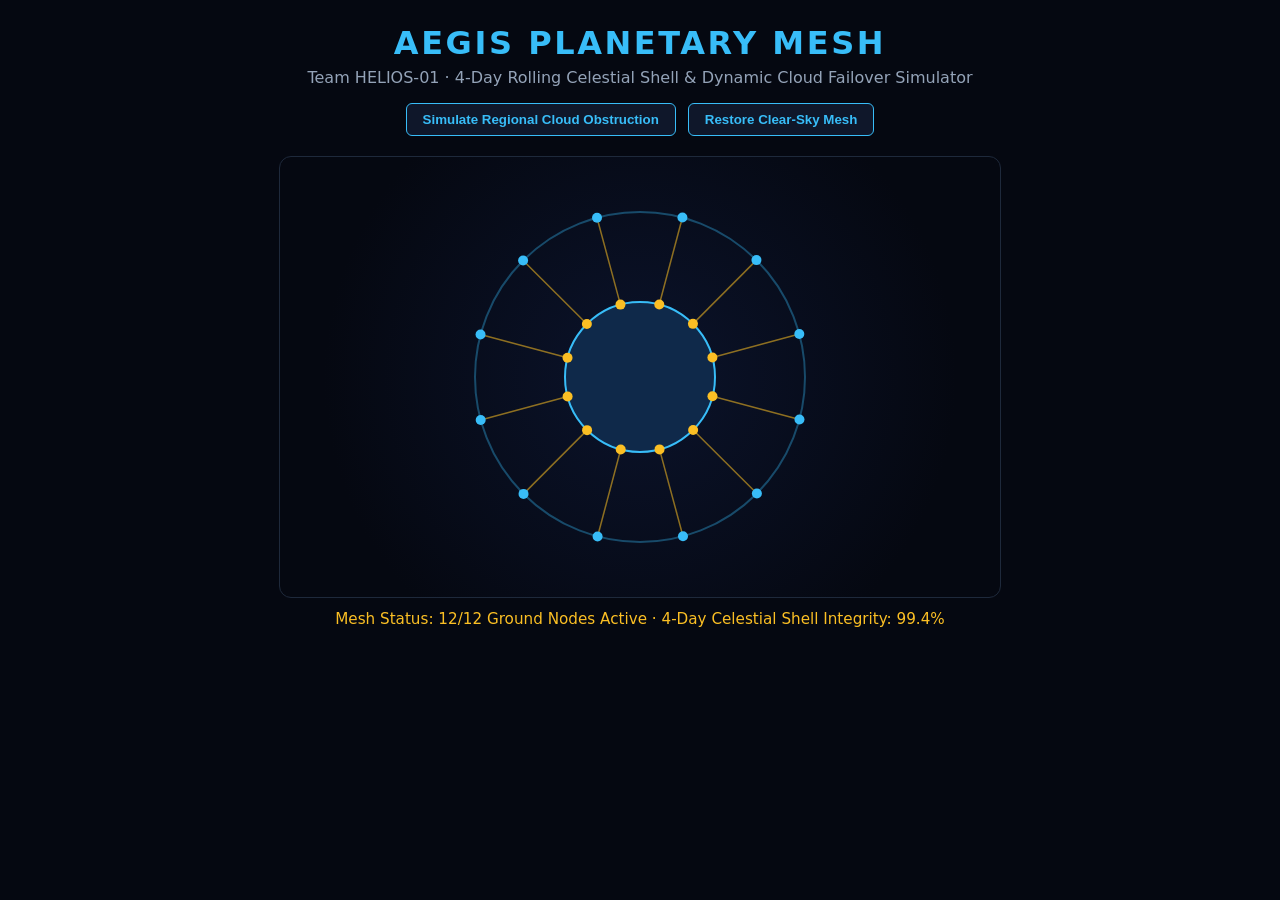
==== index.html @ b0ada782 "Add initial index.html for AEGIS project" ====
<!DOCTYPE html>
<html lang="en">
<head>
  <meta charset="UTF-8" />
  <meta name="viewport" content="width=device-width, initial-scale=1.0" />
  <title>AEGIS — Planetary Sensor Shell | Team HELIOS-01</title>
  <style>
    body { margin: 0; background: #050811; color: #e2e8f0; font-family: system-ui, sans-serif; display: flex; flex-direction: column; align-items: center; }
    header { text-align: center; padding: 24px 16px 8px; max-width: 760px; }
    h1 { margin: 0; font-size: 2rem; letter-spacing: 0.08em; color: #38bdf8; }
    p.sub { color: #94a3b8; margin: 6px 0 16px; }
    .controls { display: flex; gap: 12px; flex-wrap: wrap; justify-content: center; margin-bottom: 12px; }
    button { background: #0f172a; color: #38bdf8; border: 1px solid #38bdf8; padding: 8px 16px; border-radius: 6px; cursor: pointer; font-weight: 600; }
    button:hover { background: #38bdf8; color: #050811; }
    canvas { border: 1px solid #1e293b; border-radius: 12px; background: radial-gradient(circle at center, #0b132b 0%, #050811 75%); max-width: 95vw; }
    .status { margin: 12px 0 24px; font-size: 0.95rem; color: #fbbf24; }
  </style>
</head>
<body>
  <header>
    <h1>AEGIS PLANETARY MESH</h1>
    <p class="sub">Team HELIOS-01 · 4-Day Rolling Celestial Shell & Dynamic Cloud Failover Simulator</p>
    <div class="controls">
      <button onclick="simulateCloudStorm()">Simulate Regional Cloud Obstruction</button>
      <button onclick="resetMesh()">Restore Clear-Sky Mesh</button>
    </div>
  </header>
  <canvas id="shellCanvas" width="720" height="440"></canvas>
  <div class="status" id="statusText">Mesh Status: 12/12 Ground Nodes Active · 4-Day Celestial Shell Integrity: 99.4%</div>

  <script>
    const canvas = document.getElementById('shellCanvas');
    const ctx = canvas.getContext('2d');
    const cx = canvas.width / 2, cy = canvas.height / 2;
    const earthR = 75, shellR = 165;
    let angle = 0;
    let nodes = Array.from({ length: 12 }, (_, i) => ({
      id: i,
      theta: (i / 12) * Math.PI * 2,
      clouded: false
    }));

    function simulateCloudStorm() {
      nodes.forEach((n, idx) => n.clouded = (idx === 1 || idx === 2 || idx === 7));
      document.getElementById('statusText').innerText =
        "Cloud Alert (MODIS > 35%): Nodes #2, #3, #8 bypassed -> Neighboring dark-sky nodes routing coverage (Shell Integrity: 98.1%)";
    }

    function resetMesh() {
      nodes.forEach(n => n.clouded = false);
      document.getElementById('statusText').innerText =
        "Mesh Status: 12/12 Ground Nodes Active · 4-Day Celestial Shell Integrity: 99.4%";
    }

    function draw() {
      ctx.clearRect(0, 0, canvas.width, canvas.height);
      angle += 0.004;

      // Outer 4-day celestial shell ring
      ctx.beginPath();
      ctx.arc(cx, cy, shellR, 0, Math.PI * 2);
      ctx.strokeStyle = 'rgba(56, 189, 248, 0.35)';
      ctx.lineWidth = 2;
      ctx.stroke();

      // Earth core
      ctx.beginPath();
      ctx.arc(cx, cy, earthR, 0, Math.PI * 2);
      ctx.fillStyle = '#0f294a';
      ctx.fill();
      ctx.strokeStyle = '#38bdf8';
      ctx.lineWidth = 2;
      ctx.stroke();

      nodes.forEach((n, i) => {
        const a = n.theta + angle;
        const gx = cx + Math.cos(a) * earthR;
        const gy = cy + Math.sin(a) * earthR;
        const sx = cx + Math.cos(a) * shellR;
        const sy = cy + Math.sin(a) * shellR;

        // Observation beam or neighbor failover arc
        ctx.beginPath();
        if (!n.clouded) {
          ctx.moveTo(gx, gy);
          ctx.lineTo(sx, sy);
          ctx.strokeStyle = 'rgba(251, 191, 36, 0.55)';
          ctx.lineWidth = 1.5;
          ctx.stroke();
        } else {
          // Route from adjacent clear neighbor
          const neighbor = nodes[(i + 1) % nodes.length];
          const na = neighbor.theta + angle;
          ctx.moveTo(cx + Math.cos(na) * earthR, cy + Math.sin(na) * earthR);
          ctx.lineTo(sx, sy);
          ctx.strokeStyle = '#38bdf8';
          ctx.setLineDash([4, 4]);
          ctx.lineWidth = 1.5;
          ctx.stroke();
          ctx.setLineDash([]);
        }

        // Ground node dot
        ctx.beginPath();
        ctx.arc(gx, gy, 5, 0, Math.PI * 2);
        ctx.fillStyle = n.clouded ? '#ef4444' : '#fbbf24';
        ctx.fill();

        // Celestial shell node dot
        ctx.beginPath();
        ctx.arc(sx, sy, 5, 0, Math.PI * 2);
        ctx.fillStyle = '#38bdf8';
        ctx.fill();
      });

      requestAnimationFrame(draw);
    }
    draw();
  </script>
</body>
</html>
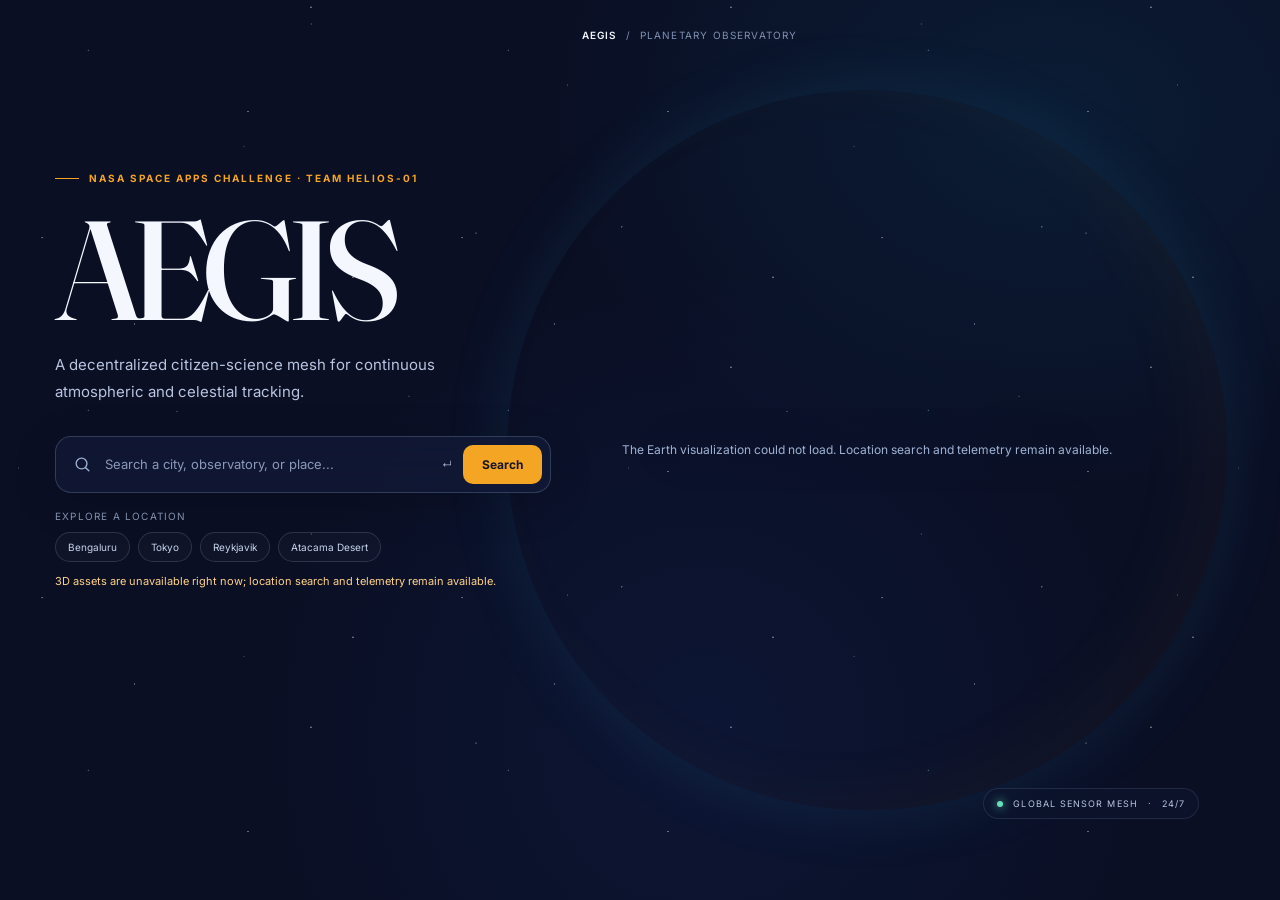
==== commit 63a5f7b4: "Build interactive AEGIS landing page" ====
--- a/index.html
+++ b/index.html
@@ -1,121 +1,284 @@
-<!DOCTYPE html>
+<!-- Run with a local server (for example, `npx serve .`) because the Earth textures load over the network. -->
+<!doctype html>
 <html lang="en">
 <head>
-  <meta charset="UTF-8" />
-  <meta name="viewport" content="width=device-width, initial-scale=1.0" />
-  <title>AEGIS — Planetary Sensor Shell | Team HELIOS-01</title>
+  <meta charset="utf-8" />
+  <meta name="viewport" content="width=device-width, initial-scale=1" />
+  <meta name="theme-color" content="#0A0F24" />
+  <meta name="description" content="AEGIS connects citizen-science observers into a continuous planetary mesh for atmospheric and celestial tracking." />
+  <title>AEGIS — A living planetary mesh</title>
+  <link rel="preconnect" href="https://fonts.googleapis.com" />
+  <link rel="preconnect" href="https://fonts.gstatic.com" crossorigin />
+  <link href="https://fonts.googleapis.com/css2?family=Fraunces:opsz,wght@9..144,500;9..144,600&family=Inter:wght@400;500;600;700&display=swap" rel="stylesheet" />
   <style>
-    body { margin: 0; background: #050811; color: #e2e8f0; font-family: system-ui, sans-serif; display: flex; flex-direction: column; align-items: center; }
-    header { text-align: center; padding: 24px 16px 8px; max-width: 760px; }
-    h1 { margin: 0; font-size: 2rem; letter-spacing: 0.08em; color: #38bdf8; }
-    p.sub { color: #94a3b8; margin: 6px 0 16px; }
-    .controls { display: flex; gap: 12px; flex-wrap: wrap; justify-content: center; margin-bottom: 12px; }
-    button { background: #0f172a; color: #38bdf8; border: 1px solid #38bdf8; padding: 8px 16px; border-radius: 6px; cursor: pointer; font-weight: 600; }
-    button:hover { background: #38bdf8; color: #050811; }
-    canvas { border: 1px solid #1e293b; border-radius: 12px; background: radial-gradient(circle at center, #0b132b 0%, #050811 75%); max-width: 95vw; }
-    .status { margin: 12px 0 24px; font-size: 0.95rem; color: #fbbf24; }
+    :root{color-scheme:dark;--ink:#f5f7ff;--muted:#b8c4e0;--soft:#7e8cae;--cyan:#38bdf8;--amber:#f5a524;--line:rgba(206,225,255,.12);--glass:rgba(20,27,58,.68)}
+    *{box-sizing:border-box}html,body{margin:0;min-height:100%;background:#0a0f24;color:var(--ink)}body{font-family:Inter,system-ui,sans-serif;overflow-x:hidden}button,input{font:inherit}button{color:inherit}.space{position:fixed;inset:0;z-index:0;pointer-events:none;overflow:hidden;background:radial-gradient(ellipse at 82% 13%,rgba(16,111,154,.14),transparent 34%),radial-gradient(ellipse at 55% 82%,rgba(21,45,107,.22),transparent 45%),#0a0f24}.space:before,.space:after{content:"";position:absolute;inset:-20%;background-image:radial-gradient(1px 1px at 9% 13%,#b8dfff 60%,transparent),radial-gradient(1px 1px at 45% 27%,#fff 60%,transparent),radial-gradient(1px 1px at 82% 64%,#8fdcff 60%,transparent),radial-gradient(1px 1px at 71% 16%,#fff 60%,transparent),radial-gradient(1px 1px at 20% 81%,#fff 60%,transparent),radial-gradient(1px 1px at 93% 40%,#b8dfff 60%,transparent),radial-gradient(1px 1px at 35% 52%,#fff 60%,transparent);background-size:420px 360px;opacity:.38;animation:drift 90s linear infinite}.space:after{background-size:610px 510px;opacity:.2;animation-duration:140s;animation-direction:reverse}@keyframes drift{to{transform:translate3d(3%,-2%,0)}}.page{position:relative;z-index:1;min-height:100svh;display:grid;grid-template-columns:minmax(410px,45%) minmax(0,55%);max-width:1600px;margin:auto;padding:0 4.3vw}.copy{display:flex;flex-direction:column;justify-content:center;padding:72px 2.4vw 56px 0;position:relative;z-index:2}.eyebrow,.micro{font-size:10px;letter-spacing:.2em;text-transform:uppercase;font-weight:700}.eyebrow{color:var(--amber);display:flex;gap:10px;align-items:center}.eyebrow:before{content:"";width:24px;height:1px;background:var(--amber)}h1{font-family:Fraunces,Georgia,serif;font-weight:500;font-size:clamp(78px,11vw,150px);line-height:.84;letter-spacing:-.075em;margin:26px 0 22px}.lede{color:var(--muted);font-size:15px;line-height:1.8;max-width:445px;margin:0 0 31px}.search-wrap{max-width:570px;position:relative}.searchbar{display:flex;align-items:center;gap:11px;padding:8px 8px 8px 17px;border:1px solid rgba(186,223,255,.19);border-radius:16px;background:var(--glass);backdrop-filter:blur(16px);box-shadow:0 10px 45px rgba(0,0,0,.16);transition:border-color .2s,box-shadow .2s}.searchbar:focus-within{border-color:rgba(56,189,248,.75);box-shadow:0 0 0 3px rgba(56,189,248,.12),0 12px 46px rgba(0,0,0,.24)}.search-icon{width:19px;height:19px;flex:none;color:#9fb2d4}.searchbar input{min-width:0;flex:1;background:transparent;border:0;outline:0;color:var(--ink);font-size:13px}.searchbar input::placeholder{color:#8b99b8}.search-btn{border:0;border-radius:10px;background:var(--amber);color:#171522;font-size:12px;font-weight:700;padding:12px 19px;cursor:pointer;transition:transform .2s,background .2s}.search-btn:hover{background:#ffc15a;transform:translateY(-1px)}.search-btn:focus-visible,.chip:focus-visible,.reset:focus-visible,.copy-coords:focus-visible,.suggestion:focus-visible{outline:2px solid #fff;outline-offset:3px}.keyhint{font-size:10px;color:#95a4c3;white-space:nowrap}.suggestions{position:absolute;top:calc(100% + 8px);left:0;right:0;z-index:8;padding:6px;border:1px solid var(--line);border-radius:14px;background:rgba(14,21,47,.96);backdrop-filter:blur(20px);box-shadow:0 20px 50px #030713a8;display:none}.suggestions.open{display:block}.suggestion{width:100%;border:0;background:transparent;text-align:left;padding:11px 12px;border-radius:9px;cursor:pointer}.suggestion:hover,.suggestion.active{background:rgba(56,189,248,.12)}.suggestion strong{display:block;font-size:12px;font-weight:600}.suggestion small{display:block;color:var(--muted);font-size:10px;margin-top:4px}.suggestion-note{padding:9px 12px;color:var(--muted);font-size:11px}.quick-label{font-size:10px;letter-spacing:.12em;color:#8997b5;text-transform:uppercase;margin:17px 0 10px}.chips{display:flex;flex-wrap:wrap;gap:8px}.chip{border:1px solid rgba(190,213,255,.16);background:rgba(255,255,255,.025);color:#c7d4ed;border-radius:99px;padding:8px 12px;font-size:10px;cursor:pointer;transition:all .2s}.chip:hover{border-color:rgba(56,189,248,.55);color:#fff;background:rgba(56,189,248,.08)}.inline-message{min-height:18px;color:#ffd28a;font-size:11px;margin:12px 0 0}.specs{max-width:570px;margin-top:18px;border:1px solid var(--line);border-radius:16px;background:linear-gradient(135deg,rgba(22,31,66,.72),rgba(13,21,47,.75));backdrop-filter:blur(16px);padding:17px 18px 14px;opacity:0;transform:translateY(15px);pointer-events:none;transition:opacity .5s,transform .5s}.specs.visible{opacity:1;transform:translateY(0);pointer-events:auto}.spec-head{display:flex;justify-content:space-between;gap:16px;align-items:flex-start;margin-bottom:14px}.spec-head h2{font-size:16px;margin:0 0 7px;font-weight:600;letter-spacing:-.02em}.coords{font-size:10px;color:var(--muted);display:flex;align-items:center;gap:7px}.copy-coords{border:0;background:transparent;color:var(--cyan);font-size:10px;padding:2px 4px;cursor:pointer}.reset{border:1px solid rgba(190,213,255,.2);background:rgba(255,255,255,.035);border-radius:8px;padding:7px 9px;color:#d3def3;font-size:10px;cursor:pointer;white-space:nowrap}.reset:hover{border-color:var(--cyan)}.tiles{display:grid;grid-template-columns:repeat(3,minmax(0,1fr));gap:7px}.tile{border:1px solid rgba(195,215,255,.08);border-radius:10px;background:rgba(255,255,255,.025);padding:10px 10px 9px;min-height:61px;animation:rise .45s both;animation-delay:calc(var(--i)*55ms)}@keyframes rise{from{opacity:0;transform:translateY(8px)}to{opacity:1;transform:none}}.tile .label{display:block;font-size:9px;color:#9daac7;margin-bottom:6px;letter-spacing:.04em}.tile .value{display:block;font-size:12px;font-weight:600;color:#f5f7ff;white-space:nowrap;overflow:hidden;text-overflow:ellipsis}.tile .value.accent{color:var(--amber)}.skeleton{display:inline-block;width:65%;height:10px;border-radius:8px;background:linear-gradient(90deg,#263252,#3a4765,#263252);background-size:200% 100%;animation:shimmer 1.4s infinite}@keyframes shimmer{to{background-position:-200% 0}}.dayline{color:#b8c4e0;font-size:10px;margin:12px 1px 0}.data-note{font-size:9px;color:#8290ad;margin:9px 1px 0}.globe-side{position:relative;min-height:100vh;display:grid;place-items:center;overflow:visible}.globe-shell{position:absolute;width:min(67vw,940px);aspect-ratio:1;right:-11%;top:50%;transform:translateY(-50%);filter:drop-shadow(0 0 44px rgba(23,144,195,.13))}.globe-shell:after{content:"";position:absolute;inset:8%;border-radius:50%;pointer-events:none;box-shadow:inset -32px -14px 70px rgba(245,165,36,.035),0 0 68px rgba(56,189,248,.1)}#globeViz{width:100%;height:100%}#globeViz canvas{display:block;outline:none}.globe-badge{position:absolute;bottom:9%;right:4%;display:flex;align-items:center;gap:10px;border:1px solid rgba(190,213,255,.12);border-radius:99px;background:rgba(14,21,46,.62);backdrop-filter:blur(12px);padding:9px 13px;color:#b9c6df;font-size:9px;letter-spacing:.12em;text-transform:uppercase}.live-dot{width:6px;height:6px;border-radius:50%;background:#65e0bd;box-shadow:0 0 10px #65e0bd}.brand-mark{position:absolute;left:0;top:29px;color:#8090b2;font-size:10px;letter-spacing:.12em}.brand-mark strong{color:var(--ink);font-weight:600}.result-live{position:absolute;width:1px;height:1px;padding:0;margin:-1px;overflow:hidden;clip:rect(0,0,0,0);white-space:nowrap;border:0}.mobile-title{display:none}
+    @media(max-width:1050px){.page{grid-template-columns:minmax(370px,48%) minmax(0,52%);padding:0 3vw}.copy{padding-right:1vw}.globe-shell{width:76vw;right:-28%}h1{font-size:clamp(82px,12vw,132px)}.lede{font-size:14px}}
+    @media(max-width:760px){.page{display:flex;flex-direction:column;padding:0 20px}.globe-side{order:0;min-height:45svh;height:45svh;margin:0 -20px;overflow:hidden}.globe-shell{width:min(106vw,540px);right:50%;top:52%;transform:translate(50%,-50%)}.globe-badge{right:6%;bottom:5%;font-size:8px}.brand-mark{left:22px;top:18px}.copy{order:1;padding:10px 0 35px;justify-content:flex-start}.eyebrow{font-size:9px}h1{display:none}.mobile-title{display:block;font-family:Fraunces,Georgia,serif;font-size:72px;line-height:.9;letter-spacing:-.07em;margin:4px 0 12px}.lede{font-size:13px;line-height:1.7;margin-bottom:21px;max-width:520px}.searchbar{gap:9px;padding-left:13px}.searchbar input{font-size:12px}.search-btn{padding:11px 13px}.keyhint{display:none}.specs{margin-top:14px;padding:14px}.tiles{grid-template-columns:repeat(2,minmax(0,1fr))}.spec-head h2{font-size:15px}}
+    @media(max-width:380px){.tiles{gap:5px}.tile{padding:9px 8px}.chip{padding:7px 10px}.search-icon{display:none}}
+    @media(prefers-reduced-motion:reduce){*,*:before,*:after{scroll-behavior:auto!important;animation-duration:.01ms!important;animation-iteration-count:1!important;transition-duration:.01ms!important}.space:before,.space:after{animation:none!important}}
   </style>
 </head>
 <body>
-  <header>
-    <h1>AEGIS PLANETARY MESH</h1>
-    <p class="sub">Team HELIOS-01 · 4-Day Rolling Celestial Shell & Dynamic Cloud Failover Simulator</p>
-    <div class="controls">
-      <button onclick="simulateCloudStorm()">Simulate Regional Cloud Obstruction</button>
-      <button onclick="resetMesh()">Restore Clear-Sky Mesh</button>
-    </div>
-  </header>
-  <canvas id="shellCanvas" width="720" height="440"></canvas>
-  <div class="status" id="statusText">Mesh Status: 12/12 Ground Nodes Active · 4-Day Celestial Shell Integrity: 99.4%</div>
-
-  <script>
-    const canvas = document.getElementById('shellCanvas');
-    const ctx = canvas.getContext('2d');
-    const cx = canvas.width / 2, cy = canvas.height / 2;
-    const earthR = 75, shellR = 165;
-    let angle = 0;
-    let nodes = Array.from({ length: 12 }, (_, i) => ({
-      id: i,
-      theta: (i / 12) * Math.PI * 2,
-      clouded: false
-    }));
-
-    function simulateCloudStorm() {
-      nodes.forEach((n, idx) => n.clouded = (idx === 1 || idx === 2 || idx === 7));
-      document.getElementById('statusText').innerText =
-        "Cloud Alert (MODIS > 35%): Nodes #2, #3, #8 bypassed -> Neighboring dark-sky nodes routing coverage (Shell Integrity: 98.1%)";
-    }
-
-    function resetMesh() {
-      nodes.forEach(n => n.clouded = false);
-      document.getElementById('statusText').innerText =
-        "Mesh Status: 12/12 Ground Nodes Active · 4-Day Celestial Shell Integrity: 99.4%";
-    }
-
-    function draw() {
-      ctx.clearRect(0, 0, canvas.width, canvas.height);
-      angle += 0.004;
-
-      // Outer 4-day celestial shell ring
-      ctx.beginPath();
-      ctx.arc(cx, cy, shellR, 0, Math.PI * 2);
-      ctx.strokeStyle = 'rgba(56, 189, 248, 0.35)';
-      ctx.lineWidth = 2;
-      ctx.stroke();
-
-      // Earth core
-      ctx.beginPath();
-      ctx.arc(cx, cy, earthR, 0, Math.PI * 2);
-      ctx.fillStyle = '#0f294a';
-      ctx.fill();
-      ctx.strokeStyle = '#38bdf8';
-      ctx.lineWidth = 2;
-      ctx.stroke();
-
-      nodes.forEach((n, i) => {
-        const a = n.theta + angle;
-        const gx = cx + Math.cos(a) * earthR;
-        const gy = cy + Math.sin(a) * earthR;
-        const sx = cx + Math.cos(a) * shellR;
-        const sy = cy + Math.sin(a) * shellR;
-
-        // Observation beam or neighbor failover arc
-        ctx.beginPath();
-        if (!n.clouded) {
-          ctx.moveTo(gx, gy);
-          ctx.lineTo(sx, sy);
-          ctx.strokeStyle = 'rgba(251, 191, 36, 0.55)';
-          ctx.lineWidth = 1.5;
-          ctx.stroke();
-        } else {
-          // Route from adjacent clear neighbor
-          const neighbor = nodes[(i + 1) % nodes.length];
-          const na = neighbor.theta + angle;
-          ctx.moveTo(cx + Math.cos(na) * earthR, cy + Math.sin(na) * earthR);
-          ctx.lineTo(sx, sy);
-          ctx.strokeStyle = '#38bdf8';
-          ctx.setLineDash([4, 4]);
-          ctx.lineWidth = 1.5;
-          ctx.stroke();
-          ctx.setLineDash([]);
-        }
-
-        // Ground node dot
-        ctx.beginPath();
-        ctx.arc(gx, gy, 5, 0, Math.PI * 2);
-        ctx.fillStyle = n.clouded ? '#ef4444' : '#fbbf24';
-        ctx.fill();
-
-        // Celestial shell node dot
-        ctx.beginPath();
-        ctx.arc(sx, sy, 5, 0, Math.PI * 2);
-        ctx.fillStyle = '#38bdf8';
-        ctx.fill();
-      });
-
-      requestAnimationFrame(draw);
-    }
-    draw();
-  </script>
+  <div class="space" aria-hidden="true"></div>
+  <main class="page">
+    <section class="copy" aria-labelledby="hero-title">
+      <div class="eyebrow">NASA Space Apps Challenge · Team HELIOS-01</div>
+      <h1 id="hero-title">AEGIS</h1>
+      <p class="mobile-title" aria-hidden="true">AEGIS</p>
+      <p class="lede">A decentralized citizen-science mesh for continuous atmospheric and celestial tracking.</p>
+      <div class="search-wrap">
+        <form class="searchbar" id="searchForm" role="search">
+          <svg class="search-icon" viewBox="0 0 24 24" fill="none" aria-hidden="true"><circle cx="10.8" cy="10.8" r="6.8" stroke="currentColor" stroke-width="1.7"/><path d="m16 16 4 4" stroke="currentColor" stroke-width="1.7" stroke-linecap="round"/></svg>
+          <label for="placeSearch" class="result-live">Search a city, observatory, or place</label>
+          <input id="placeSearch" autocomplete="off" aria-autocomplete="list" aria-controls="suggestions" aria-expanded="false" placeholder="Search a city, observatory, or place..." />
+          <span class="keyhint" aria-hidden="true">↵</span>
+          <button class="search-btn" type="submit">Search</button>
+        </form>
+        <div class="suggestions" id="suggestions" role="listbox" aria-label="Place suggestions"></div>
+      </div>
+      <div class="quick-label">Explore a location</div>
+      <div class="chips" id="quickPicks" aria-label="Quick pick locations"></div>
+      <p class="inline-message" id="message" role="status" aria-live="polite"></p>
+      <section class="specs" id="specsCard" aria-label="Location telemetry" aria-live="polite">
+        <div class="spec-head"><div><h2 id="placeTitle">Location</h2><div class="coords"><span id="coordinates">—</span><button class="copy-coords" id="copyCoordinates" type="button" aria-label="Copy coordinates">Copy</button></div></div><button class="reset" id="resetView" type="button">Reset view</button></div>
+        <div class="tiles" id="tiles"></div>
+        <p class="dayline" id="dayline">Local daylight: <span>n/a</span></p>
+        <p class="data-note">Data: OpenStreetMap, Open-Meteo · Moon phase calculated locally</p>
+      </section>
+      <span class="result-live" id="announcement" aria-live="polite"></span>
+    </section>
+    <section class="globe-side" aria-label="Interactive Earth visualization">
+      <div class="brand-mark"><strong>AEGIS</strong> &nbsp;/&nbsp; PLANETARY OBSERVATORY</div>
+      <div class="globe-shell"><div id="globeViz" aria-label="Interactive Earth. Drag to rotate." role="img"></div></div>
+      <div class="globe-badge"><span class="live-dot"></span> Global sensor mesh <span aria-hidden="true">·</span> 24/7</div>
+    </section>
+  </main>
+<script type="module">
+  const CONFIG = {
+    colors: { background: '#0A0F24', cyan: '#38BDF8', amber: '#F5A524' },
+    rotationDegreesPerSecond: 0.4,
+    animationMs: 2000,
+    searchDebounceMs: 1000,
+    globe: 'https://unpkg.com/three-globe@2.45.6/example/img/earth-night.jpg',
+    bump: 'https://unpkg.com/three-globe@2.45.6/example/img/earth-topology.png',
+    blueMarble: 'https://unpkg.com/three-globe@2.45.6/example/img/earth-blue-marble.jpg',
+    nominatim: 'https://nominatim.openstreetmap.org/search',
+    weather: 'https://api.open-meteo.com/v1/forecast'
+  };
+  const FALLBACKS = [
+    { name:'Tokyo', region:'Tokyo', country:'Japan', lat:35.6762, lng:139.6503, elevation:40, timezone:'Asia/Tokyo' },
+    { name:'New York', region:'New York', country:'United States', lat:40.7128, lng:-74.006, elevation:10, timezone:'America/New_York' },
+    { name:'Reykjavik', region:'Capital Region', country:'Iceland', lat:64.1466, lng:-21.9426, elevation:20, timezone:'Atlantic/Reykjavik' },
+    { name:'Bengaluru', region:'Karnataka', country:'India', lat:12.9716, lng:77.5946, elevation:920, timezone:'Asia/Kolkata' },
+    { name:'Cairo', region:'Cairo Governorate', country:'Egypt', lat:30.0444, lng:31.2357, elevation:23, timezone:'Africa/Cairo' },
+    { name:'Rio de Janeiro', region:'Rio de Janeiro', country:'Brazil', lat:-22.9068, lng:-43.1729, elevation:2, timezone:'America/Sao_Paulo' },
+    { name:'Sydney', region:'New South Wales', country:'Australia', lat:-33.8688, lng:151.2093, elevation:58, timezone:'Australia/Sydney' },
+    { name:'Cape Town', region:'Western Cape', country:'South Africa', lat:-33.9249, lng:18.4241, elevation:25, timezone:'Africa/Johannesburg' },
+    { name:'Atacama Desert', region:'Antofagasta', country:'Chile', lat:-23.8634, lng:-69.1328, elevation:2400, timezone:'America/Santiago' }
+  ];
+  const QUICK = ['Bengaluru','Tokyo','Reykjavik','Atacama Desert'];
+  const reducedMotion = matchMedia('(prefers-reduced-motion: reduce)').matches;
+  const $ = (selector) => document.querySelector(selector);
+  const input = $('#placeSearch'), suggestionBox = $('#suggestions'), message = $('#message'), card = $('#specsCard');
+  const searchForm = $('#searchForm'), quickPicks = $('#quickPicks');
+  let Globe, gsap, globe, selected = null, cache = new Map(), searchTimer, activeIndex = -1, lastRequestAt = 0, dragTimer, localTicker;
+  let autoRotate = !reducedMotion, renderFrame = 0;
+
+  const esc = (text) => String(text ?? '').replace(/[&<>"']/g, (char) => ({'&':'&amp;','<':'&lt;','>':'&gt;','"':'&quot;',"'":'&#39;'}[char]));
+  const formatCoord = (value, positive, negative) => `${Math.abs(value).toFixed(4)}° ${value >= 0 ? positive : negative}`;
+  const titleFor = (place) => [place.name, place.region && place.region !== place.name ? place.region : '', place.country].filter(Boolean).join(', ');
+
+  function tile(label, value, icon, i, accent = false) {
+    return `<div class="tile" style="--i:${i}"><span class="label">${icon} &nbsp; ${label}</span><span class="value${accent ? ' accent' : ''}">${value}</span></div>`;
+  }
+  function skeletonTiles() {
+    const labels = [['Local time','◷'],['Elevation','⌁'],['Temperature','☼'],['Cloud cover','◌'],['Sunrise','↑'],['Sunset','↓'],['Moon phase','◔'],['Illumination','◕']];
+    $('#tiles').innerHTML = labels.map(([label, icon], i) => tile(label, '<span class="skeleton" aria-label="Loading"></span>', icon, i)).join('');
+  }
+  function moonInfo(date = new Date()) {
+    const cycle = 29.530588853;
+    const knownNewMoon = Date.UTC(2000,0,6,18,14);
+    const age = ((date.getTime() - knownNewMoon) / 86400000 % cycle + cycle) % cycle;
+    const illumination = Math.round((1 - Math.cos(2 * Math.PI * age / cycle)) * 50);
+    const names = ['New moon','Waxing crescent','First quarter','Waxing gibbous','Full moon','Waning gibbous','Last quarter','Waning crescent'];
+    return { name: names[Math.round(age / cycle * 8) % 8], illumination };
+  }
+  function updateClock() {
+    if (!selected) return;
+    const now = new Date();
+    const time = selected.timezone ? new Intl.DateTimeFormat('en', { timeZone:selected.timezone, hour:'2-digit', minute:'2-digit', second:'2-digit', hour12:false }).format(now) : 'n/a';
+    const clockTile = $('#tiles .tile:first-child .value');
+    if (clockTile) clockTile.textContent = time;
+    const sunriseAt = selected.sunrise ? Date.parse(selected.sunrise) : NaN;
+    const sunsetAt = selected.sunset ? Date.parse(selected.sunset) : NaN;
+    const isDay = Number.isFinite(sunriseAt) && Number.isFinite(sunsetAt) ? now.getTime() >= sunriseAt && now.getTime() < sunsetAt : null;
+    $('#dayline').innerHTML = `Local daylight: <span>${isDay === null ? 'n/a' : isDay ? 'Daytime' : 'Nighttime'}</span>`;
+  }
+  function paintTelemetry(place, data = {}) {
+    const moon = moonInfo();
+    const v = data.current || {};
+    const temperature = Number.isFinite(v.temperature_2m) ? `${Math.round(v.temperature_2m)}°C` : 'n/a';
+    const cloud = Number.isFinite(v.cloud_cover) ? `${Math.round(v.cloud_cover)}% · ${v.cloud_cover < 25 ? 'clear' : v.cloud_cover < 70 ? 'partly cloudy' : 'overcast'}` : 'n/a';
+    const elevation = Number.isFinite(data.elevation?.[0]) ? `${Math.round(data.elevation[0])} m` : Number.isFinite(place.elevation) ? `${place.elevation} m` : 'n/a';
+    const sunrise = data.daily?.sunrise?.[0] ? new Date(data.daily.sunrise[0]).toLocaleTimeString('en', { timeZone:place.timezone, hour:'2-digit', minute:'2-digit', hour12:false }) : 'n/a';
+    const sunset = data.daily?.sunset?.[0] ? new Date(data.daily.sunset[0]).toLocaleTimeString('en', { timeZone:place.timezone, hour:'2-digit', minute:'2-digit', hour12:false }) : 'n/a';
+    $('#tiles').innerHTML = [
+      tile('Local time','—','◷',0,true), tile('Elevation',elevation,'⌁',1), tile('Temperature',temperature,'☼',2,true), tile('Cloud cover',cloud,'◌',3), tile('Sunrise',sunrise,'↑',4), tile('Sunset',sunset,'↓',5), tile('Moon phase',moon.name,'◔',6), tile('Illumination',`${moon.illumination}%`,'◕',7)
+    ].join('');
+    updateClock();
+    clearInterval(localTicker); localTicker = setInterval(updateClock, 1000);
+  }
+  async function loadTelemetry(place) {
+    skeletonTiles();
+    const params = new URLSearchParams({ latitude:place.lat, longitude:place.lng, current:'temperature_2m,cloud_cover', daily:'sunrise,sunset', timezone:'auto', forecast_days:'1' });
+    const [weather, elevation] = await Promise.allSettled([
+      fetch(`${CONFIG.weather}?${params}`).then((r) => { if (!r.ok) throw new Error('weather unavailable'); return r.json(); }),
+      fetch(`https://api.open-meteo.com/v1/elevation?latitude=${place.lat}&longitude=${place.lng}`).then((r) => { if (!r.ok) throw new Error('elevation unavailable'); return r.json(); })
+    ]);
+    const weatherData = weather.status === 'fulfilled' ? weather.value : {};
+    if (weatherData.timezone) place.timezone = weatherData.timezone;
+    place.sunrise = weatherData.daily?.sunrise?.[0] || null;
+    place.sunset = weatherData.daily?.sunset?.[0] || null;
+    if (elevation.status === 'fulfilled') weatherData.elevation = elevation.value.elevation;
+    if (weather.status === 'rejected' && elevation.status === 'rejected') message.textContent = 'Live telemetry is temporarily unavailable; the globe and location remain available.';
+    paintTelemetry(place, weatherData);
+  }
+  function setSuggestions(items, note = '') {
+    activeIndex = -1;
+    suggestionBox.innerHTML = items.map((place, i) => `<button class="suggestion" type="button" role="option" aria-selected="false" data-index="${i}"><strong>${esc(place.name)}</strong><small>${esc([place.region,place.country].filter(Boolean).join(', '))}</small></button>`).join('') + (note ? `<div class="suggestion-note">${esc(note)}</div>` : '');
+    suggestionBox.classList.toggle('open', items.length > 0 || Boolean(note));
+    input.setAttribute('aria-expanded', String(items.length > 0));
+    suggestionBox.querySelectorAll('.suggestion').forEach((button) => button.addEventListener('click', () => choose(items[Number(button.dataset.index)])));
+  }
+  function closeSuggestions() { suggestionBox.classList.remove('open'); input.setAttribute('aria-expanded','false'); activeIndex = -1; }
+  function exactFallback(query) {
+    const q = query.trim().toLowerCase();
+    return FALLBACKS.find((p) => p.name.toLowerCase() === q || `${p.name}, ${p.country}`.toLowerCase() === q);
+  }
+  async function geocode(query) {
+    const exact = exactFallback(query);
+    if (exact) return [exact];
+    const key = query.trim().toLowerCase();
+    if (cache.has(key)) return cache.get(key);
+    const delay = Math.max(0, CONFIG.searchDebounceMs - (Date.now() - lastRequestAt));
+    if (delay) await new Promise((resolve) => setTimeout(resolve, delay));
+    lastRequestAt = Date.now();
+    const params = new URLSearchParams({ q:query, format:'jsonv2', addressdetails:'1', limit:'6' });
+    // Browsers supply their normal User-Agent and same-origin referrer policy; User-Agent cannot be overridden from a web page.
+    const response = await fetch(`${CONFIG.nominatim}?${params}`, { headers:{ Accept:'application/json' }, referrerPolicy:'strict-origin-when-cross-origin' });
+    if (!response.ok) throw new Error('Place search is temporarily unavailable. Try a quick pick or search again.');
+    const results = await response.json();
+    const places = results.slice(0,6).map((item) => {
+      const a = item.address || {};
+      const name = item.name || a.city || a.town || a.village || query;
+      return { name, region:a.state || a.county || a.region || '', country:a.country || '', lat:Number(item.lat), lng:Number(item.lon), timezone:null, elevation:null, displayName:item.display_name };
+    });
+    cache.set(key, places);
+    return places;
+  }
+  async function suggest(query) {
+    clearTimeout(searchTimer);
+    const value = query.trim();
+    if (value.length < 2) { closeSuggestions(); return; }
+    const exact = exactFallback(value);
+    if (exact) { setSuggestions([exact]); return; }
+    searchTimer = setTimeout(async () => {
+      setSuggestions([], 'Searching the place index…');
+      try { const places = await geocode(value); setSuggestions(places, places.length ? '' : 'No places found. Try a nearby city.'); }
+      catch (error) { setSuggestions([], error.message); }
+    }, 380);
+  }
+  function animateTo(place) {
+    const controls = globe.controls();
+    controls.autoRotate = false;
+    autoRotate = false;
+    globe.ringsData([{ lat:place.lat, lng:place.lng, maxR:3.5, propagationSpeed:1.8, repeatPeriod:1000, color:CONFIG.colors.cyan }]);
+    globe.pointsData([{ lat:place.lat, lng:place.lng, size:.3, color:CONFIG.colors.amber }]);
+    globe.labelsData([{ lat:place.lat, lng:place.lng, text:place.name, color:'#F5F7FF', size:1.1 }]);
+    if (reducedMotion) { globe.pointOfView({ lat:place.lat, lng:place.lng, altitude:.72 }, 0); return Promise.resolve(); }
+    const from = globe.pointOfView();
+    const proxy = { lat:from.lat, lng:from.lng, altitude:Math.max(from.altitude,1.8) };
+    const deltaLng = ((place.lng - from.lng + 540) % 360) - 180;
+    return new Promise((resolve) => {
+      const route = gsap.timeline({ onUpdate:() => globe.pointOfView(proxy, 0), onComplete:resolve });
+      if (Math.abs(deltaLng) > 110) {
+        route.to(proxy, { lat:place.lat * .48 + from.lat * .52, lng:from.lng + deltaLng * .48, altitude:2.05, duration:.55, ease:'power2.in' });
+        route.to(proxy, { lat:place.lat, lng:from.lng + deltaLng, altitude:.72, duration:1.45, ease:'power2.out' });
+      } else {
+        route.to(proxy, { lat:place.lat, lng:from.lng + deltaLng, altitude:.72, duration:CONFIG.animationMs/1000, ease:'power2.inOut' });
+      }
+    });
+  }
+  async function choose(place) {
+    if (!place) return;
+    if (!globe) { message.textContent = 'Earth is still initializing. Please try again in a moment.'; return; }
+    closeSuggestions(); input.value = place.name; message.textContent = ''; selected = place; clearInterval(localTicker);
+    $('#placeTitle').textContent = titleFor(place);
+    $('#coordinates').textContent = `${formatCoord(place.lat,'N','S')}, ${formatCoord(place.lng,'E','W')}`;
+    card.classList.remove('visible');
+    skeletonTiles();
+    await Promise.all([animateTo(place), loadTelemetry(place)]);
+    card.classList.add('visible');
+    $('#announcement').textContent = `Showing planetary telemetry for ${titleFor(place)}.`;
+  }
+  function reset() {
+    selected = null; clearInterval(localTicker); card.classList.remove('visible'); closeSuggestions(); input.value = ''; message.textContent = ''; $('#tiles').innerHTML = ''; $('#dayline').innerHTML = 'Local daylight: <span>n/a</span>';
+    globe.pointsData([]).ringsData([]).labelsData([]).pointOfView({ lat:16, lng:16, altitude:2.15 }, CONFIG.animationMs);
+    if (!reducedMotion) { autoRotate = true; globe.controls().autoRotate = true; }
+  }
+
+  QUICK.forEach((name) => { const place = FALLBACKS.find((p) => p.name === name); const button = document.createElement('button'); button.type = 'button'; button.className = 'chip'; button.textContent = name; button.addEventListener('click', () => choose(place)); quickPicks.append(button); });
+  input.addEventListener('input', () => suggest(input.value));
+  searchForm.addEventListener('submit', async (event) => {
+    event.preventDefault();
+    const query = input.value.trim();
+    if (!query) { input.focus(); return; }
+    message.textContent = '';
+    try {
+      const places = await geocode(query);
+      if (!places.length) { message.textContent = "We couldn't find that place. Try a nearby city."; closeSuggestions(); return; }
+      if (places.length > 1 && !exactFallback(query)) setSuggestions(places); else choose(places[0]);
+    } catch (error) { message.textContent = error.message || 'Search is unavailable right now. Quick picks are still ready.'; }
+  });
+  input.addEventListener('keydown', (event) => {
+    const options = [...suggestionBox.querySelectorAll('.suggestion')];
+    if (event.key === 'ArrowDown' && options.length) { event.preventDefault(); activeIndex = (activeIndex + 1) % options.length; options.forEach((o,i) => { o.classList.toggle('active',i===activeIndex); o.setAttribute('aria-selected',String(i===activeIndex)); }); options[activeIndex].scrollIntoView({ block:'nearest' }); }
+    else if (event.key === 'ArrowUp' && options.length) { event.preventDefault(); activeIndex = (activeIndex - 1 + options.length) % options.length; options.forEach((o,i) => { o.classList.toggle('active',i===activeIndex); o.setAttribute('aria-selected',String(i===activeIndex)); }); options[activeIndex].scrollIntoView({ block:'nearest' }); }
+    else if (event.key === 'Enter' && activeIndex >= 0 && options[activeIndex]) { event.preventDefault(); options[activeIndex].click(); }
+    else if (event.key === 'Escape') closeSuggestions();
+  });
+  document.addEventListener('click', (event) => { if (!event.target.closest('.search-wrap')) closeSuggestions(); });
+  $('#resetView').addEventListener('click', reset);
+  $('#copyCoordinates').addEventListener('click', async () => { if (!selected) return; try { await navigator.clipboard.writeText(`${selected.lat}, ${selected.lng}`); $('#copyCoordinates').textContent='Copied'; setTimeout(() => $('#copyCoordinates').textContent='Copy',1300); } catch { message.textContent='Clipboard access is unavailable in this browser.'; } });
+
+  try {
+    const [globeModule, gsapModule] = await Promise.all([import('https://esm.sh/globe.gl@2.46.2'), import('https://esm.sh/gsap@3.14.2')]);
+    Globe = globeModule.default; gsap = gsapModule.gsap || gsapModule.default;
+    const host = $('#globeViz');
+    globe = Globe({ animateIn:true, waitForGlobeReady:true })(host)
+      .globeImageUrl(CONFIG.globe)
+      .bumpImageUrl(CONFIG.bump)
+      .backgroundColor('rgba(0,0,0,0)')
+      .showAtmosphere(true).atmosphereColor(CONFIG.colors.cyan).atmosphereAltitude(.18)
+      .pointsData([]).pointLat('lat').pointLng('lng').pointAltitude(.008).pointRadius('size').pointColor('color')
+      .ringsData([]).ringLat('lat').ringLng('lng').ringMaxRadius('maxR').ringPropagationSpeed('propagationSpeed').ringRepeatPeriod('repeatPeriod').ringColor('color')
+      .labelsData([]).labelLat('lat').labelLng('lng').labelText('text').labelColor('color').labelSize('size').labelDotRadius(.12).labelAltitude(.02);
+    globe.width(host.clientWidth).height(host.clientHeight).showGraticules(false);
+    globe.renderer().setPixelRatio(Math.min(window.devicePixelRatio || 1, 2));
+    const controls = globe.controls(); controls.enableDamping = true; controls.dampingFactor = .08; controls.minDistance = 130; controls.maxDistance = 520; controls.autoRotate = autoRotate; controls.autoRotateSpeed = .027; controls.enablePan = false;
+    host.addEventListener('pointerdown', () => { controls.autoRotate = false; clearTimeout(dragTimer); });
+    host.addEventListener('pointerup', () => { clearTimeout(dragTimer); dragTimer = setTimeout(() => { if (!selected && !reducedMotion) { controls.autoRotate = true; autoRotate = true; } }, 4000); });
+    const resize = new ResizeObserver(() => { const box = host.getBoundingClientRect(); globe.width(box.width).height(box.height); }); resize.observe(host);
+    const canvas = host.querySelector('canvas'); if (canvas) { canvas.setAttribute('aria-hidden','true'); canvas.style.touchAction='pan-y'; }
+    document.addEventListener('visibilitychange', () => { if (document.hidden) { cancelAnimationFrame(renderFrame); globe.pauseAnimation?.(); } else globe.resumeAnimation?.(); });
+  } catch (error) {
+    console.error('AEGIS globe initialization failed', error);
+    $('#globeViz').innerHTML = '<div style="position:absolute;inset:0;display:grid;place-items:center;color:#9fb2d4;font:12px Inter,sans-serif;text-align:center;padding:20%">The Earth visualization could not load. Location search and telemetry remain available.</div>';
+    message.textContent = '3D assets are unavailable right now; location search and telemetry remain available.';
+  }
+  // Keep the named blue-marble texture ready for a future day/night layer toggle.
+  const textureProbe = new Image(); textureProbe.crossOrigin = 'anonymous'; textureProbe.loading = 'lazy'; textureProbe.src = CONFIG.blueMarble;
+</script>
 </body>
 </html>
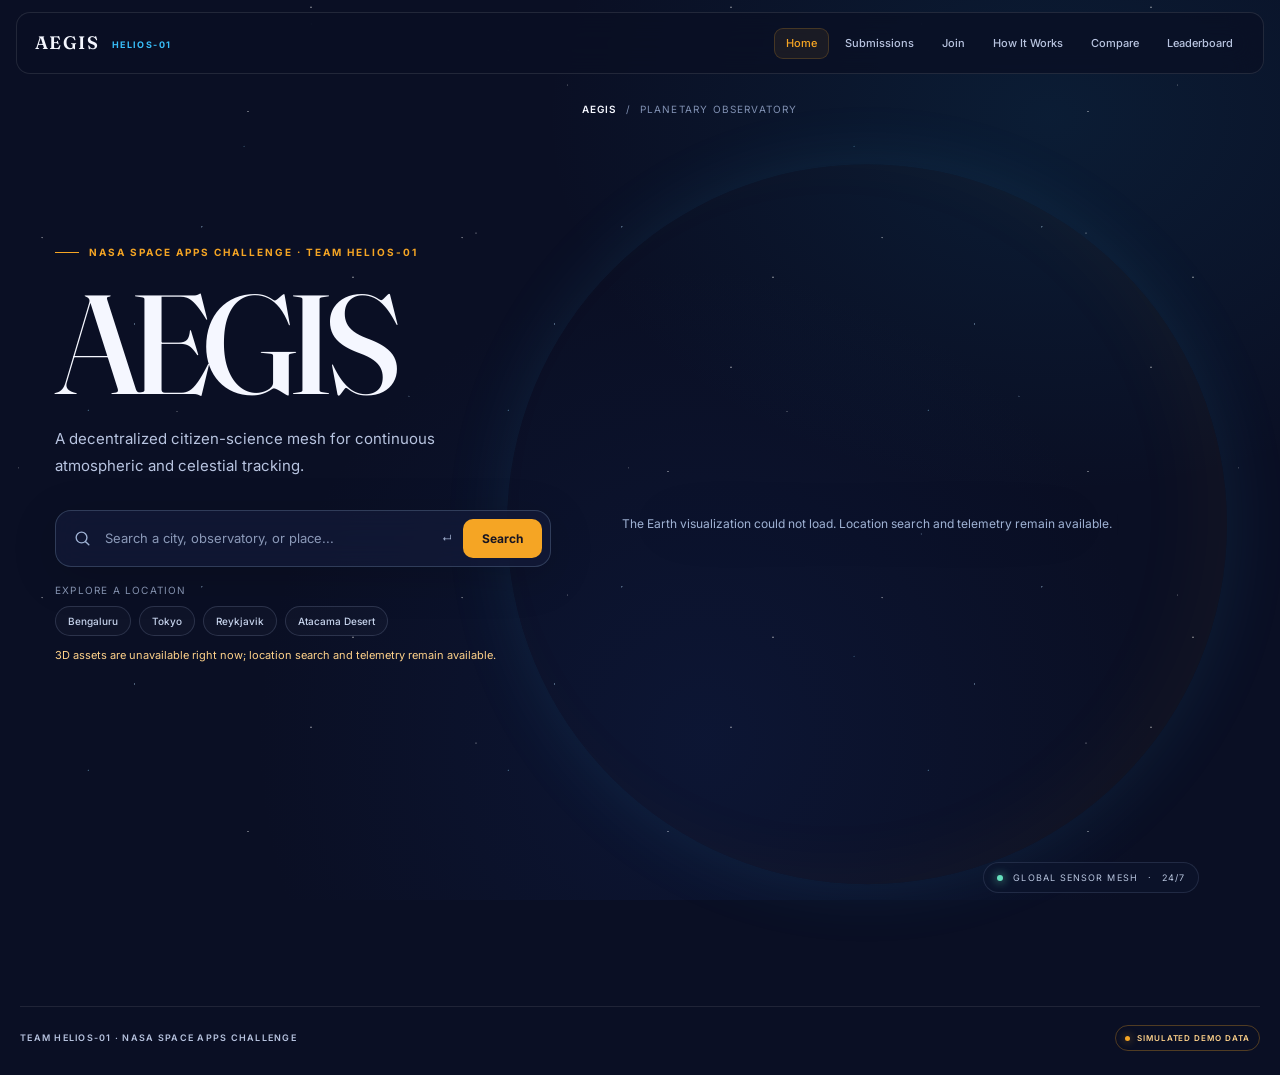
==== commit 6cf14dcd: "Add shared AEGIS site foundation" ====
--- a/index.html
+++ b/index.html
@@ -10,6 +10,7 @@
   <link rel="preconnect" href="https://fonts.googleapis.com" />
   <link rel="preconnect" href="https://fonts.gstatic.com" crossorigin />
   <link href="https://fonts.googleapis.com/css2?family=Fraunces:opsz,wght@9..144,500;9..144,600&family=Inter:wght@400;500;600;700&display=swap" rel="stylesheet" />
+  <link rel="stylesheet" href="./assets/css/theme.css" />
   <style>
     :root{color-scheme:dark;--ink:#f5f7ff;--muted:#b8c4e0;--soft:#7e8cae;--cyan:#38bdf8;--amber:#f5a524;--line:rgba(206,225,255,.12);--glass:rgba(20,27,58,.68)}
     *{box-sizing:border-box}html,body{margin:0;min-height:100%;background:#0a0f24;color:var(--ink)}body{font-family:Inter,system-ui,sans-serif;overflow-x:hidden}button,input{font:inherit}button{color:inherit}.space{position:fixed;inset:0;z-index:0;pointer-events:none;overflow:hidden;background:radial-gradient(ellipse at 82% 13%,rgba(16,111,154,.14),transparent 34%),radial-gradient(ellipse at 55% 82%,rgba(21,45,107,.22),transparent 45%),#0a0f24}.space:before,.space:after{content:"";position:absolute;inset:-20%;background-image:radial-gradient(1px 1px at 9% 13%,#b8dfff 60%,transparent),radial-gradient(1px 1px at 45% 27%,#fff 60%,transparent),radial-gradient(1px 1px at 82% 64%,#8fdcff 60%,transparent),radial-gradient(1px 1px at 71% 16%,#fff 60%,transparent),radial-gradient(1px 1px at 20% 81%,#fff 60%,transparent),radial-gradient(1px 1px at 93% 40%,#b8dfff 60%,transparent),radial-gradient(1px 1px at 35% 52%,#fff 60%,transparent);background-size:420px 360px;opacity:.38;animation:drift 90s linear infinite}.space:after{background-size:610px 510px;opacity:.2;animation-duration:140s;animation-direction:reverse}@keyframes drift{to{transform:translate3d(3%,-2%,0)}}.page{position:relative;z-index:1;min-height:100svh;display:grid;grid-template-columns:minmax(410px,45%) minmax(0,55%);max-width:1600px;margin:auto;padding:0 4.3vw}.copy{display:flex;flex-direction:column;justify-content:center;padding:72px 2.4vw 56px 0;position:relative;z-index:2}.eyebrow,.micro{font-size:10px;letter-spacing:.2em;text-transform:uppercase;font-weight:700}.eyebrow{color:var(--amber);display:flex;gap:10px;align-items:center}.eyebrow:before{content:"";width:24px;height:1px;background:var(--amber)}h1{font-family:Fraunces,Georgia,serif;font-weight:500;font-size:clamp(78px,11vw,150px);line-height:.84;letter-spacing:-.075em;margin:26px 0 22px}.lede{color:var(--muted);font-size:15px;line-height:1.8;max-width:445px;margin:0 0 31px}.search-wrap{max-width:570px;position:relative}.searchbar{display:flex;align-items:center;gap:11px;padding:8px 8px 8px 17px;border:1px solid rgba(186,223,255,.19);border-radius:16px;background:var(--glass);backdrop-filter:blur(16px);box-shadow:0 10px 45px rgba(0,0,0,.16);transition:border-color .2s,box-shadow .2s}.searchbar:focus-within{border-color:rgba(56,189,248,.75);box-shadow:0 0 0 3px rgba(56,189,248,.12),0 12px 46px rgba(0,0,0,.24)}.search-icon{width:19px;height:19px;flex:none;color:#9fb2d4}.searchbar input{min-width:0;flex:1;background:transparent;border:0;outline:0;color:var(--ink);font-size:13px}.searchbar input::placeholder{color:#8b99b8}.search-btn{border:0;border-radius:10px;background:var(--amber);color:#171522;font-size:12px;font-weight:700;padding:12px 19px;cursor:pointer;transition:transform .2s,background .2s}.search-btn:hover{background:#ffc15a;transform:translateY(-1px)}.search-btn:focus-visible,.chip:focus-visible,.reset:focus-visible,.copy-coords:focus-visible,.suggestion:focus-visible{outline:2px solid #fff;outline-offset:3px}.keyhint{font-size:10px;color:#95a4c3;white-space:nowrap}.suggestions{position:absolute;top:calc(100% + 8px);left:0;right:0;z-index:8;padding:6px;border:1px solid var(--line);border-radius:14px;background:rgba(14,21,47,.96);backdrop-filter:blur(20px);box-shadow:0 20px 50px #030713a8;display:none}.suggestions.open{display:block}.suggestion{width:100%;border:0;background:transparent;text-align:left;padding:11px 12px;border-radius:9px;cursor:pointer}.suggestion:hover,.suggestion.active{background:rgba(56,189,248,.12)}.suggestion strong{display:block;font-size:12px;font-weight:600}.suggestion small{display:block;color:var(--muted);font-size:10px;margin-top:4px}.suggestion-note{padding:9px 12px;color:var(--muted);font-size:11px}.quick-label{font-size:10px;letter-spacing:.12em;color:#8997b5;text-transform:uppercase;margin:17px 0 10px}.chips{display:flex;flex-wrap:wrap;gap:8px}.chip{border:1px solid rgba(190,213,255,.16);background:rgba(255,255,255,.025);color:#c7d4ed;border-radius:99px;padding:8px 12px;font-size:10px;cursor:pointer;transition:all .2s}.chip:hover{border-color:rgba(56,189,248,.55);color:#fff;background:rgba(56,189,248,.08)}.inline-message{min-height:18px;color:#ffd28a;font-size:11px;margin:12px 0 0}.specs{max-width:570px;margin-top:18px;border:1px solid var(--line);border-radius:16px;background:linear-gradient(135deg,rgba(22,31,66,.72),rgba(13,21,47,.75));backdrop-filter:blur(16px);padding:17px 18px 14px;opacity:0;transform:translateY(15px);pointer-events:none;transition:opacity .5s,transform .5s}.specs.visible{opacity:1;transform:translateY(0);pointer-events:auto}.spec-head{display:flex;justify-content:space-between;gap:16px;align-items:flex-start;margin-bottom:14px}.spec-head h2{font-size:16px;margin:0 0 7px;font-weight:600;letter-spacing:-.02em}.coords{font-size:10px;color:var(--muted);display:flex;align-items:center;gap:7px}.copy-coords{border:0;background:transparent;color:var(--cyan);font-size:10px;padding:2px 4px;cursor:pointer}.reset{border:1px solid rgba(190,213,255,.2);background:rgba(255,255,255,.035);border-radius:8px;padding:7px 9px;color:#d3def3;font-size:10px;cursor:pointer;white-space:nowrap}.reset:hover{border-color:var(--cyan)}.tiles{display:grid;grid-template-columns:repeat(3,minmax(0,1fr));gap:7px}.tile{border:1px solid rgba(195,215,255,.08);border-radius:10px;background:rgba(255,255,255,.025);padding:10px 10px 9px;min-height:61px;animation:rise .45s both;animation-delay:calc(var(--i)*55ms)}@keyframes rise{from{opacity:0;transform:translateY(8px)}to{opacity:1;transform:none}}.tile .label{display:block;font-size:9px;color:#9daac7;margin-bottom:6px;letter-spacing:.04em}.tile .value{display:block;font-size:12px;font-weight:600;color:#f5f7ff;white-space:nowrap;overflow:hidden;text-overflow:ellipsis}.tile .value.accent{color:var(--amber)}.skeleton{display:inline-block;width:65%;height:10px;border-radius:8px;background:linear-gradient(90deg,#263252,#3a4765,#263252);background-size:200% 100%;animation:shimmer 1.4s infinite}@keyframes shimmer{to{background-position:-200% 0}}.dayline{color:#b8c4e0;font-size:10px;margin:12px 1px 0}.data-note{font-size:9px;color:#8290ad;margin:9px 1px 0}.globe-side{position:relative;min-height:100vh;display:grid;place-items:center;overflow:visible}.globe-shell{position:absolute;width:min(67vw,940px);aspect-ratio:1;right:-11%;top:50%;transform:translateY(-50%);filter:drop-shadow(0 0 44px rgba(23,144,195,.13))}.globe-shell:after{content:"";position:absolute;inset:8%;border-radius:50%;pointer-events:none;box-shadow:inset -32px -14px 70px rgba(245,165,36,.035),0 0 68px rgba(56,189,248,.1)}#globeViz{width:100%;height:100%}#globeViz canvas{display:block;outline:none}.globe-badge{position:absolute;bottom:9%;right:4%;display:flex;align-items:center;gap:10px;border:1px solid rgba(190,213,255,.12);border-radius:99px;background:rgba(14,21,46,.62);backdrop-filter:blur(12px);padding:9px 13px;color:#b9c6df;font-size:9px;letter-spacing:.12em;text-transform:uppercase}.live-dot{width:6px;height:6px;border-radius:50%;background:#65e0bd;box-shadow:0 0 10px #65e0bd}.brand-mark{position:absolute;left:0;top:29px;color:#8090b2;font-size:10px;letter-spacing:.12em}.brand-mark strong{color:var(--ink);font-weight:600}.result-live{position:absolute;width:1px;height:1px;padding:0;margin:-1px;overflow:hidden;clip:rect(0,0,0,0);white-space:nowrap;border:0}.mobile-title{display:none}
@@ -54,6 +55,8 @@
       <div class="globe-badge"><span class="live-dot"></span> Global sensor mesh <span aria-hidden="true">·</span> 24/7</div>
     </section>
   </main>
+<script type="module" src="./assets/js/nav.js"></script>
+<script type="module" src="./assets/js/stars.js"></script>
 <script type="module">
   const CONFIG = {
     colors: { background: '#0A0F24', cyan: '#38BDF8', amber: '#F5A524' },
--- a/assets/css/theme.css
+++ b/assets/css/theme.css
@@ -0,0 +1,62 @@
+:root{
+  color-scheme:dark;
+  --aegis-bg:#0A0F24;
+  --aegis-surface:rgba(20,27,58,.6);
+  --aegis-border:rgba(255,255,255,.1);
+  --aegis-radius:14px;
+  --aegis-blur:16px;
+  --aegis-cyan:#38BDF8;
+  --aegis-amber:#F5A524;
+  --aegis-green:#34D399;
+  --aegis-coral:#FB7185;
+  --aegis-text:#F5F7FF;
+  --aegis-muted:#B8C4E0;
+  --aegis-soft:#8492B1;
+  --aegis-font-ui:'Inter',system-ui,sans-serif;
+  --aegis-font-display:'Fraunces',Georgia,serif;
+}
+*,*::before,*::after{box-sizing:border-box}
+:focus-visible{outline:2px solid var(--aegis-cyan);outline-offset:3px}
+.aegis-header{position:sticky;top:0;z-index:50;width:min(100% - 32px,1400px);margin:12px auto 0;border:1px solid var(--aegis-border);border-radius:14px;background:rgba(10,15,36,.74);backdrop-filter:blur(var(--aegis-blur));-webkit-backdrop-filter:blur(var(--aegis-blur))}
+.aegis-nav-row{min-height:60px;padding:0 18px;display:flex;align-items:center;justify-content:space-between;gap:24px}
+.aegis-wordmark{font:600 18px/1 var(--aegis-font-display);letter-spacing:.08em;color:var(--aegis-text);text-decoration:none;white-space:nowrap}
+.aegis-wordmark span{color:var(--aegis-cyan);font:700 9px/1 var(--aegis-font-ui);letter-spacing:.16em;vertical-align:middle;margin-left:7px}
+.aegis-nav{display:flex;align-items:center;gap:4px}
+.aegis-nav a{border:1px solid transparent;border-radius:9px;padding:9px 11px;color:var(--aegis-muted);font:500 11px/1 var(--aegis-font-ui);text-decoration:none;transition:color .18s,border-color .18s,background .18s}
+.aegis-nav a:hover{color:var(--aegis-text);background:rgba(255,255,255,.045)}
+.aegis-nav a[aria-current=page]{color:var(--aegis-amber);border-color:rgba(245,165,36,.2);background:rgba(245,165,36,.07)}
+.aegis-menu-toggle{display:none;border:1px solid var(--aegis-border);border-radius:9px;background:rgba(255,255,255,.04);width:40px;height:38px;color:var(--aegis-text);cursor:pointer}
+.aegis-menu-toggle svg{width:19px;height:19px;vertical-align:middle}
+.aegis-footer{position:relative;z-index:1;width:min(100% - 40px,1360px);margin:32px auto 0;padding:18px 0 24px;border-top:1px solid rgba(255,255,255,.09);display:flex;align-items:center;justify-content:space-between;gap:12px;color:var(--aegis-muted);font:600 9px/1.5 var(--aegis-font-ui);letter-spacing:.14em}
+.aegis-demo-pill{display:inline-flex;align-items:center;gap:7px;border:1px solid rgba(245,165,36,.3);border-radius:999px;padding:6px 9px;color:#ffd28a;font-size:8px;letter-spacing:.12em;white-space:nowrap}
+.aegis-demo-pill::before{content:"";width:5px;height:5px;border-radius:50%;background:var(--aegis-amber);box-shadow:0 0 8px rgba(245,165,36,.65)}
+.glass{border:1px solid var(--aegis-border);border-radius:var(--aegis-radius);background:var(--aegis-surface);backdrop-filter:blur(var(--aegis-blur));-webkit-backdrop-filter:blur(var(--aegis-blur))}
+.btn-primary,.btn-ghost{display:inline-flex;align-items:center;justify-content:center;gap:8px;min-height:40px;border-radius:10px;padding:0 15px;font:700 11px var(--aegis-font-ui);text-decoration:none;cursor:pointer;transition:transform .18s,background .18s,border-color .18s}
+.btn-primary{border:1px solid var(--aegis-amber);background:var(--aegis-amber);color:#171522}
+.btn-primary:hover{transform:translateY(-1px);background:#ffc15a}
+.btn-ghost{border:1px solid var(--aegis-border);background:rgba(255,255,255,.035);color:var(--aegis-text)}
+.btn-ghost:hover{border-color:rgba(56,189,248,.55);background:rgba(56,189,248,.08)}
+.chip{display:inline-flex;align-items:center;border:1px solid rgba(190,213,255,.16);border-radius:999px;background:rgba(255,255,255,.025);padding:7px 11px;color:#c7d4ed;font:500 10px var(--aegis-font-ui)}
+.badge{display:inline-flex;align-items:center;border:1px solid rgba(56,189,248,.25);border-radius:999px;background:rgba(56,189,248,.08);padding:5px 8px;color:#8edaff;font:700 9px var(--aegis-font-ui);letter-spacing:.06em}
+.badge.accepted{color:var(--aegis-green);border-color:rgba(52,211,153,.28);background:rgba(52,211,153,.08)}
+.badge.rejected{color:var(--aegis-coral);border-color:rgba(251,113,133,.28);background:rgba(251,113,133,.08)}
+.stat-tile{border:1px solid var(--aegis-border);border-radius:12px;background:rgba(255,255,255,.025);padding:14px}
+.table{width:100%;border-collapse:collapse;text-align:left;font:12px/1.5 var(--aegis-font-ui)}
+.table th{padding:11px 12px;color:var(--aegis-muted);font-size:9px;letter-spacing:.12em;text-transform:uppercase;border-bottom:1px solid var(--aegis-border)}
+.table td{padding:12px;border-bottom:1px solid rgba(255,255,255,.06);color:var(--aegis-text)}
+.input{width:100%;min-height:42px;border:1px solid rgba(186,223,255,.19);border-radius:10px;background:rgba(20,27,58,.6);padding:0 12px;color:var(--aegis-text);font:12px var(--aegis-font-ui)}
+.input:focus{border-color:rgba(56,189,248,.75);box-shadow:0 0 0 3px rgba(56,189,248,.12);outline:none}
+.input::placeholder{color:#95a4c3}
+.skeleton{display:block;height:12px;border-radius:9px;background:linear-gradient(90deg,#263252,#3a4765,#263252);background-size:200% 100%;animation:aegis-shimmer 1.4s infinite}
+@keyframes aegis-shimmer{to{background-position:-200% 0}}
+.section-eyebrow{margin:0 0 12px;color:var(--aegis-amber);font:700 10px/1.4 var(--aegis-font-ui);letter-spacing:.2em;text-transform:uppercase}
+.aegis-content{position:relative;z-index:1;width:min(100% - 40px,1180px);margin:0 auto;padding:clamp(54px,9vw,120px) 0 56px}
+.aegis-content h1,.aegis-content h2{font-family:var(--aegis-font-display);font-weight:500;letter-spacing:-.035em}
+.aegis-content h1{max-width:800px;margin:0 0 16px;font-size:clamp(44px,7vw,82px);line-height:.98}
+.aegis-content .intro{max-width:660px;margin:0;color:var(--aegis-muted);font-size:14px;line-height:1.8}
+.stub-panel{margin-top:34px;padding:22px;max-width:760px}
+.stub-panel h2{margin:0 0 9px;font-size:25px}
+.stub-panel p{margin:0;color:var(--aegis-muted);font-size:12px;line-height:1.8}
+.aegis-stars{position:fixed;inset:0;z-index:0;pointer-events:none;width:100%;height:100%;opacity:.55}
+@media(max-width:800px){.aegis-header{width:calc(100% - 24px);margin-top:8px}.aegis-nav-row{min-height:54px;padding:0 13px}.aegis-menu-toggle{display:block}.aegis-nav{display:none;position:absolute;top:calc(100% + 8px);left:0;right:0;flex-direction:column;align-items:stretch;gap:3px;padding:8px;border:1px solid var(--aegis-border);border-radius:13px;background:rgba(10,15,36,.97);backdrop-filter:blur(18px);box-shadow:0 18px 45px rgba(0,0,0,.35)}.aegis-header.is-open .aegis-nav{display:flex}.aegis-nav a{padding:13px 12px;font-size:12px}.aegis-footer{width:calc(100% - 32px);align-items:flex-start;flex-direction:column}.aegis-content{width:calc(100% - 36px);padding-top:58px}}
+@media(prefers-reduced-motion:reduce){*,*::before,*::after{scroll-behavior:auto!important;animation-duration:.01ms!important;animation-iteration-count:1!important;transition-duration:.01ms!important}}
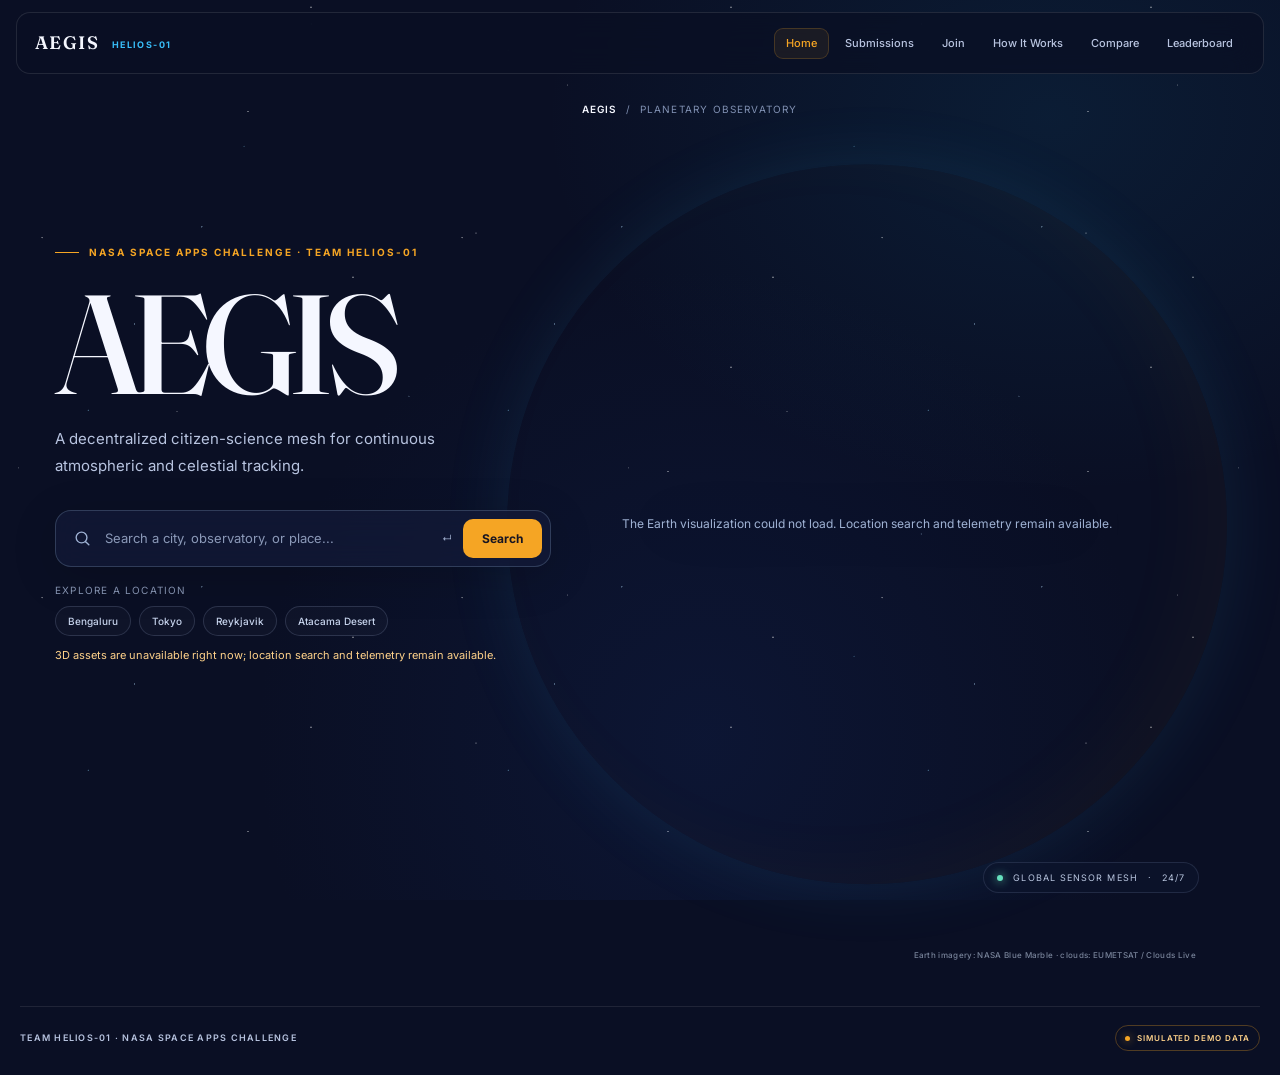
==== commit 8f917e0d: "Add AEGIS registration portal and gallery" ====
--- a/index.html
+++ b/index.html
@@ -11,6 +11,7 @@
   <link rel="preconnect" href="https://fonts.gstatic.com" crossorigin />
   <link href="https://fonts.googleapis.com/css2?family=Fraunces:opsz,wght@9..144,500;9..144,600&family=Inter:wght@400;500;600;700&display=swap" rel="stylesheet" />
   <link rel="stylesheet" href="./assets/css/theme.css" />
+  <link rel="stylesheet" href="./assets/css/earth.css" />
   <style>
     :root{color-scheme:dark;--ink:#f5f7ff;--muted:#b8c4e0;--soft:#7e8cae;--cyan:#38bdf8;--amber:#f5a524;--line:rgba(206,225,255,.12);--glass:rgba(20,27,58,.68)}
     *{box-sizing:border-box}html,body{margin:0;min-height:100%;background:#0a0f24;color:var(--ink)}body{font-family:Inter,system-ui,sans-serif;overflow-x:hidden}button,input{font:inherit}button{color:inherit}.space{position:fixed;inset:0;z-index:0;pointer-events:none;overflow:hidden;background:radial-gradient(ellipse at 82% 13%,rgba(16,111,154,.14),transparent 34%),radial-gradient(ellipse at 55% 82%,rgba(21,45,107,.22),transparent 45%),#0a0f24}.space:before,.space:after{content:"";position:absolute;inset:-20%;background-image:radial-gradient(1px 1px at 9% 13%,#b8dfff 60%,transparent),radial-gradient(1px 1px at 45% 27%,#fff 60%,transparent),radial-gradient(1px 1px at 82% 64%,#8fdcff 60%,transparent),radial-gradient(1px 1px at 71% 16%,#fff 60%,transparent),radial-gradient(1px 1px at 20% 81%,#fff 60%,transparent),radial-gradient(1px 1px at 93% 40%,#b8dfff 60%,transparent),radial-gradient(1px 1px at 35% 52%,#fff 60%,transparent);background-size:420px 360px;opacity:.38;animation:drift 90s linear infinite}.space:after{background-size:610px 510px;opacity:.2;animation-duration:140s;animation-direction:reverse}@keyframes drift{to{transform:translate3d(3%,-2%,0)}}.page{position:relative;z-index:1;min-height:100svh;display:grid;grid-template-columns:minmax(410px,45%) minmax(0,55%);max-width:1600px;margin:auto;padding:0 4.3vw}.copy{display:flex;flex-direction:column;justify-content:center;padding:72px 2.4vw 56px 0;position:relative;z-index:2}.eyebrow,.micro{font-size:10px;letter-spacing:.2em;text-transform:uppercase;font-weight:700}.eyebrow{color:var(--amber);display:flex;gap:10px;align-items:center}.eyebrow:before{content:"";width:24px;height:1px;background:var(--amber)}h1{font-family:Fraunces,Georgia,serif;font-weight:500;font-size:clamp(78px,11vw,150px);line-height:.84;letter-spacing:-.075em;margin:26px 0 22px}.lede{color:var(--muted);font-size:15px;line-height:1.8;max-width:445px;margin:0 0 31px}.search-wrap{max-width:570px;position:relative}.searchbar{display:flex;align-items:center;gap:11px;padding:8px 8px 8px 17px;border:1px solid rgba(186,223,255,.19);border-radius:16px;background:var(--glass);backdrop-filter:blur(16px);box-shadow:0 10px 45px rgba(0,0,0,.16);transition:border-color .2s,box-shadow .2s}.searchbar:focus-within{border-color:rgba(56,189,248,.75);box-shadow:0 0 0 3px rgba(56,189,248,.12),0 12px 46px rgba(0,0,0,.24)}.search-icon{width:19px;height:19px;flex:none;color:#9fb2d4}.searchbar input{min-width:0;flex:1;background:transparent;border:0;outline:0;color:var(--ink);font-size:13px}.searchbar input::placeholder{color:#8b99b8}.search-btn{border:0;border-radius:10px;background:var(--amber);color:#171522;font-size:12px;font-weight:700;padding:12px 19px;cursor:pointer;transition:transform .2s,background .2s}.search-btn:hover{background:#ffc15a;transform:translateY(-1px)}.search-btn:focus-visible,.chip:focus-visible,.reset:focus-visible,.copy-coords:focus-visible,.suggestion:focus-visible{outline:2px solid #fff;outline-offset:3px}.keyhint{font-size:10px;color:#95a4c3;white-space:nowrap}.suggestions{position:absolute;top:calc(100% + 8px);left:0;right:0;z-index:8;padding:6px;border:1px solid var(--line);border-radius:14px;background:rgba(14,21,47,.96);backdrop-filter:blur(20px);box-shadow:0 20px 50px #030713a8;display:none}.suggestions.open{display:block}.suggestion{width:100%;border:0;background:transparent;text-align:left;padding:11px 12px;border-radius:9px;cursor:pointer}.suggestion:hover,.suggestion.active{background:rgba(56,189,248,.12)}.suggestion strong{display:block;font-size:12px;font-weight:600}.suggestion small{display:block;color:var(--muted);font-size:10px;margin-top:4px}.suggestion-note{padding:9px 12px;color:var(--muted);font-size:11px}.quick-label{font-size:10px;letter-spacing:.12em;color:#8997b5;text-transform:uppercase;margin:17px 0 10px}.chips{display:flex;flex-wrap:wrap;gap:8px}.chip{border:1px solid rgba(190,213,255,.16);background:rgba(255,255,255,.025);color:#c7d4ed;border-radius:99px;padding:8px 12px;font-size:10px;cursor:pointer;transition:all .2s}.chip:hover{border-color:rgba(56,189,248,.55);color:#fff;background:rgba(56,189,248,.08)}.inline-message{min-height:18px;color:#ffd28a;font-size:11px;margin:12px 0 0}.specs{max-width:570px;margin-top:18px;border:1px solid var(--line);border-radius:16px;background:linear-gradient(135deg,rgba(22,31,66,.72),rgba(13,21,47,.75));backdrop-filter:blur(16px);padding:17px 18px 14px;opacity:0;transform:translateY(15px);pointer-events:none;transition:opacity .5s,transform .5s}.specs.visible{opacity:1;transform:translateY(0);pointer-events:auto}.spec-head{display:flex;justify-content:space-between;gap:16px;align-items:flex-start;margin-bottom:14px}.spec-head h2{font-size:16px;margin:0 0 7px;font-weight:600;letter-spacing:-.02em}.coords{font-size:10px;color:var(--muted);display:flex;align-items:center;gap:7px}.copy-coords{border:0;background:transparent;color:var(--cyan);font-size:10px;padding:2px 4px;cursor:pointer}.reset{border:1px solid rgba(190,213,255,.2);background:rgba(255,255,255,.035);border-radius:8px;padding:7px 9px;color:#d3def3;font-size:10px;cursor:pointer;white-space:nowrap}.reset:hover{border-color:var(--cyan)}.tiles{display:grid;grid-template-columns:repeat(3,minmax(0,1fr));gap:7px}.tile{border:1px solid rgba(195,215,255,.08);border-radius:10px;background:rgba(255,255,255,.025);padding:10px 10px 9px;min-height:61px;animation:rise .45s both;animation-delay:calc(var(--i)*55ms)}@keyframes rise{from{opacity:0;transform:translateY(8px)}to{opacity:1;transform:none}}.tile .label{display:block;font-size:9px;color:#9daac7;margin-bottom:6px;letter-spacing:.04em}.tile .value{display:block;font-size:12px;font-weight:600;color:#f5f7ff;white-space:nowrap;overflow:hidden;text-overflow:ellipsis}.tile .value.accent{color:var(--amber)}.skeleton{display:inline-block;width:65%;height:10px;border-radius:8px;background:linear-gradient(90deg,#263252,#3a4765,#263252);background-size:200% 100%;animation:shimmer 1.4s infinite}@keyframes shimmer{to{background-position:-200% 0}}.dayline{color:#b8c4e0;font-size:10px;margin:12px 1px 0}.data-note{font-size:9px;color:#8290ad;margin:9px 1px 0}.globe-side{position:relative;min-height:100vh;display:grid;place-items:center;overflow:visible}.globe-shell{position:absolute;width:min(67vw,940px);aspect-ratio:1;right:-11%;top:50%;transform:translateY(-50%);filter:drop-shadow(0 0 44px rgba(23,144,195,.13))}.globe-shell:after{content:"";position:absolute;inset:8%;border-radius:50%;pointer-events:none;box-shadow:inset -32px -14px 70px rgba(245,165,36,.035),0 0 68px rgba(56,189,248,.1)}#globeViz{width:100%;height:100%}#globeViz canvas{display:block;outline:none}.globe-badge{position:absolute;bottom:9%;right:4%;display:flex;align-items:center;gap:10px;border:1px solid rgba(190,213,255,.12);border-radius:99px;background:rgba(14,21,46,.62);backdrop-filter:blur(12px);padding:9px 13px;color:#b9c6df;font-size:9px;letter-spacing:.12em;text-transform:uppercase}.live-dot{width:6px;height:6px;border-radius:50%;background:#65e0bd;box-shadow:0 0 10px #65e0bd}.brand-mark{position:absolute;left:0;top:29px;color:#8090b2;font-size:10px;letter-spacing:.12em}.brand-mark strong{color:var(--ink);font-weight:600}.result-live{position:absolute;width:1px;height:1px;padding:0;margin:-1px;overflow:hidden;clip:rect(0,0,0,0);white-space:nowrap;border:0}.mobile-title{display:none}
@@ -53,6 +54,7 @@
       <div class="brand-mark"><strong>AEGIS</strong> &nbsp;/&nbsp; PLANETARY OBSERVATORY</div>
       <div class="globe-shell"><div id="globeViz" aria-label="Interactive Earth. Drag to rotate." role="img"></div></div>
       <div class="globe-badge"><span class="live-dot"></span> Global sensor mesh <span aria-hidden="true">·</span> 24/7</div>
+      <p class="imagery-credit">Earth imagery: NASA Blue Marble · clouds: EUMETSAT / Clouds Live</p>
     </section>
   </main>
 <script type="module" src="./assets/js/nav.js"></script>
@@ -63,9 +65,10 @@
     rotationDegreesPerSecond: 0.4,
     animationMs: 2000,
     searchDebounceMs: 1000,
-    globe: 'https://unpkg.com/three-globe@2.45.6/example/img/earth-night.jpg',
-    bump: 'https://unpkg.com/three-globe@2.45.6/example/img/earth-topology.png',
-    blueMarble: 'https://unpkg.com/three-globe@2.45.6/example/img/earth-blue-marble.jpg',
+    globe: './assets/images/earth-blue-marble.jpg',
+    night: './assets/images/earth-night.jpg',
+    bump: './assets/images/earth-topology.png',
+    clouds: './assets/images/clouds-alpha.png',
     nominatim: 'https://nominatim.openstreetmap.org/search',
     weather: 'https://api.open-meteo.com/v1/forecast'
   };
@@ -227,7 +230,7 @@
   }
   function reset() {
     selected = null; clearInterval(localTicker); card.classList.remove('visible'); closeSuggestions(); input.value = ''; message.textContent = ''; $('#tiles').innerHTML = ''; $('#dayline').innerHTML = 'Local daylight: <span>n/a</span>';
-    globe.pointsData([]).ringsData([]).labelsData([]).pointOfView({ lat:16, lng:16, altitude:2.15 }, CONFIG.animationMs);
+    globe.pointsData([]).ringsData([]).labelsData([]).pointOfView({ lat:12, lng:-82, altitude:2.15 }, CONFIG.animationMs);
     if (!reducedMotion) { autoRotate = true; globe.controls().autoRotate = true; }
   }
 
@@ -256,32 +259,114 @@
   $('#copyCoordinates').addEventListener('click', async () => { if (!selected) return; try { await navigator.clipboard.writeText(`${selected.lat}, ${selected.lng}`); $('#copyCoordinates').textContent='Copied'; setTimeout(() => $('#copyCoordinates').textContent='Copy',1300); } catch { message.textContent='Clipboard access is unavailable in this browser.'; } });
 
   try {
-    const [globeModule, gsapModule] = await Promise.all([import('https://esm.sh/globe.gl@2.46.2'), import('https://esm.sh/gsap@3.14.2')]);
+    const [globeModule, gsapModule, THREE] = await Promise.all([
+      import('https://esm.sh/globe.gl@2.46.2'),
+      import('https://esm.sh/gsap@3.14.2'),
+      import('https://esm.sh/three@%3E=0.179%20%3C1?target=es2022')
+    ]);
     Globe = globeModule.default; gsap = gsapModule.gsap || gsapModule.default;
+    const textureLoader = new THREE.TextureLoader();
+    const loadTexture = (url) => new Promise((resolve, reject) => textureLoader.load(url, resolve, undefined, reject));
+    const [dayTexture, nightTexture, bumpTexture, cloudTexture] = await Promise.all([
+      loadTexture(CONFIG.globe), loadTexture(CONFIG.night), loadTexture(CONFIG.bump), loadTexture(CONFIG.clouds)
+    ]);
+    dayTexture.colorSpace = THREE.SRGBColorSpace;
+    nightTexture.colorSpace = THREE.SRGBColorSpace;
+    cloudTexture.colorSpace = THREE.SRGBColorSpace;
+    const surfaceMaterial = new THREE.MeshPhongMaterial({
+      map:dayTexture,
+      bumpMap:bumpTexture,
+      bumpScale:2.2,
+      color:0xffffff,
+      shininess:8,
+      specular:new THREE.Color(0x254c6d)
+    });
+    surfaceMaterial.onBeforeCompile = (shader) => {
+      shader.uniforms.uAegisNightMap = { value:nightTexture };
+      shader.uniforms.uAegisSunDirection = { value:new THREE.Vector3(-1, .25, .14).normalize() };
+      shader.vertexShader = shader.vertexShader
+        .replace('#include <common>', '#include <common>\nvarying vec3 vAegisWorldNormal;')
+        .replace('#include <normal_vertex>', '#include <normal_vertex>\nvAegisWorldNormal = normalize(mat3(modelMatrix) * objectNormal);');
+      shader.fragmentShader = shader.fragmentShader
+        .replace('#include <common>', '#include <common>\nuniform sampler2D uAegisNightMap;\nuniform vec3 uAegisSunDirection;\nvarying vec3 vAegisWorldNormal;')
+        .replace('#include <emissivemap_fragment>', `#include <emissivemap_fragment>
+          float aegisDaylight = smoothstep(-0.2, 0.12, dot(normalize(vAegisWorldNormal), normalize(uAegisSunDirection)));
+          vec3 aegisNightLights = texture2D(uAegisNightMap, vMapUv).rgb;
+          totalEmissiveRadiance += aegisNightLights * (1.0 - aegisDaylight) * 1.35;`);
+    };
+    surfaceMaterial.customProgramCacheKey = () => 'aegis-blue-marble-day-night-v1';
+
     const host = $('#globeViz');
     globe = Globe({ animateIn:true, waitForGlobeReady:true })(host)
-      .globeImageUrl(CONFIG.globe)
-      .bumpImageUrl(CONFIG.bump)
+      .globeMaterial(surfaceMaterial)
       .backgroundColor('rgba(0,0,0,0)')
-      .showAtmosphere(true).atmosphereColor(CONFIG.colors.cyan).atmosphereAltitude(.18)
+      .showAtmosphere(true).atmosphereColor('#78caff').atmosphereAltitude(.13)
       .pointsData([]).pointLat('lat').pointLng('lng').pointAltitude(.008).pointRadius('size').pointColor('color')
       .ringsData([]).ringLat('lat').ringLng('lng').ringMaxRadius('maxR').ringPropagationSpeed('propagationSpeed').ringRepeatPeriod('repeatPeriod').ringColor('color')
       .labelsData([]).labelLat('lat').labelLng('lng').labelText('text').labelColor('color').labelSize('size').labelDotRadius(.12).labelAltitude(.02);
     globe.width(host.clientWidth).height(host.clientHeight).showGraticules(false);
-    globe.renderer().setPixelRatio(Math.min(window.devicePixelRatio || 1, 2));
-    const controls = globe.controls(); controls.enableDamping = true; controls.dampingFactor = .08; controls.minDistance = 130; controls.maxDistance = 520; controls.autoRotate = autoRotate; controls.autoRotateSpeed = .027; controls.enablePan = false;
+    const renderer = globe.renderer();
+    renderer.setPixelRatio(Math.min(window.devicePixelRatio || 1, 2));
+    renderer.outputColorSpace = THREE.SRGBColorSpace;
+    renderer.toneMapping = THREE.ACESFilmicToneMapping;
+    renderer.toneMappingExposure = 1.18;
+    const anisotropy = Math.min(8, renderer.capabilities.getMaxAnisotropy());
+    [dayTexture, nightTexture, bumpTexture, cloudTexture].forEach((texture) => { texture.anisotropy = anisotropy; });
+
+    const ambientLight = new THREE.AmbientLight(0xb7cce5, .46);
+    const sunlight = new THREE.DirectionalLight(0xfff5e4, 1.65);
+    sunlight.position.set(-150, 38, 21);
+    const cloudMaterial = new THREE.MeshPhongMaterial({
+      map:cloudTexture,
+      color:0xffffff,
+      transparent:true,
+      opacity:.68,
+      depthWrite:false,
+      shininess:1
+    });
+    const cloudLayer = new THREE.Mesh(new THREE.SphereGeometry(100.72, 96, 96), cloudMaterial);
+    cloudLayer.renderOrder = 2;
+    globe.scene().add(ambientLight, sunlight, cloudLayer);
+
+    const controls = globe.controls();
+    controls.enableDamping = true;
+    controls.dampingFactor = .08;
+    controls.minDistance = 130;
+    controls.maxDistance = 520;
+    controls.autoRotate = autoRotate;
+    controls.autoRotateSpeed = .016;
+    controls.enablePan = false;
+    globe.pointOfView({ lat:12, lng:-82, altitude:2.15 }, 0);
     host.addEventListener('pointerdown', () => { controls.autoRotate = false; clearTimeout(dragTimer); });
     host.addEventListener('pointerup', () => { clearTimeout(dragTimer); dragTimer = setTimeout(() => { if (!selected && !reducedMotion) { controls.autoRotate = true; autoRotate = true; } }, 4000); });
-    const resize = new ResizeObserver(() => { const box = host.getBoundingClientRect(); globe.width(box.width).height(box.height); }); resize.observe(host);
-    const canvas = host.querySelector('canvas'); if (canvas) { canvas.setAttribute('aria-hidden','true'); canvas.style.touchAction='pan-y'; }
-    document.addEventListener('visibilitychange', () => { if (document.hidden) { cancelAnimationFrame(renderFrame); globe.pauseAnimation?.(); } else globe.resumeAnimation?.(); });
+    const resize = new ResizeObserver(() => { const box = host.getBoundingClientRect(); globe.width(box.width).height(box.height); });
+    resize.observe(host);
+    const canvas = host.querySelector('canvas');
+    if (canvas) { canvas.setAttribute('aria-hidden','true'); canvas.style.touchAction='pan-y'; }
+
+    let cloudFrame = 0;
+    let previousCloudFrame = 0;
+    const animateCloudLayer = (time) => {
+      if (previousCloudFrame && !document.hidden) cloudLayer.rotation.y += (time - previousCloudFrame) * 0.000000035;
+      previousCloudFrame = time;
+      cloudFrame = requestAnimationFrame(animateCloudLayer);
+    };
+    if (!reducedMotion) cloudFrame = requestAnimationFrame(animateCloudLayer);
+    document.addEventListener('visibilitychange', () => {
+      if (document.hidden) {
+        cancelAnimationFrame(renderFrame);
+        cancelAnimationFrame(cloudFrame);
+        globe.pauseAnimation?.();
+      } else {
+        globe.resumeAnimation?.();
+        if (!reducedMotion) { previousCloudFrame = 0; cloudFrame = requestAnimationFrame(animateCloudLayer); }
+      }
+    });
   } catch (error) {
     console.error('AEGIS globe initialization failed', error);
     $('#globeViz').innerHTML = '<div style="position:absolute;inset:0;display:grid;place-items:center;color:#9fb2d4;font:12px Inter,sans-serif;text-align:center;padding:20%">The Earth visualization could not load. Location search and telemetry remain available.</div>';
     message.textContent = '3D assets are unavailable right now; location search and telemetry remain available.';
   }
-  // Keep the named blue-marble texture ready for a future day/night layer toggle.
-  const textureProbe = new Image(); textureProbe.crossOrigin = 'anonymous'; textureProbe.loading = 'lazy'; textureProbe.src = CONFIG.blueMarble;
 </script>
 </body>
 </html>
--- a/assets/css/earth.css
+++ b/assets/css/earth.css
@@ -0,0 +1,2 @@
+.imagery-credit{position:absolute;right:4.5%;bottom:1.4%;z-index:2;margin:0;color:rgba(200,215,239,.58);font:500 8px/1.4 Inter,system-ui,sans-serif;letter-spacing:.04em;text-align:right;pointer-events:none}
+@media(max-width:760px){.imagery-credit{right:22px;bottom:1.2%;max-width:70%;font-size:7px}}
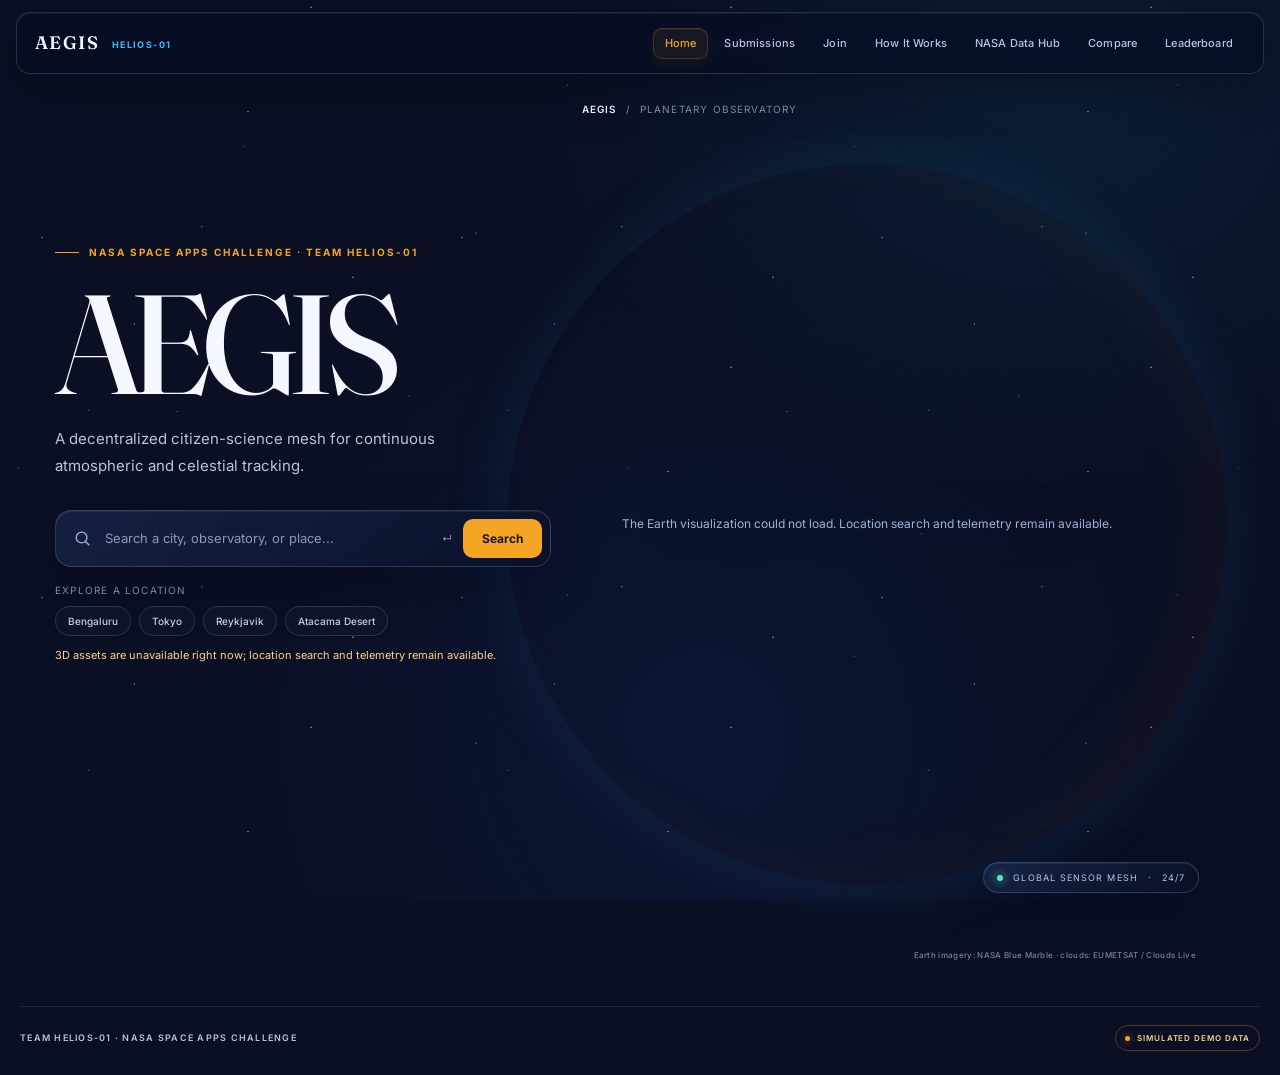
==== commit fb5c87eb: "Build NASA Earth data hub" ====
--- a/index.html
+++ b/index.html
@@ -19,6 +19,11 @@
     @media(max-width:760px){.page{display:flex;flex-direction:column;padding:0 20px}.globe-side{order:0;min-height:45svh;height:45svh;margin:0 -20px;overflow:hidden}.globe-shell{width:min(106vw,540px);right:50%;top:52%;transform:translate(50%,-50%)}.globe-badge{right:6%;bottom:5%;font-size:8px}.brand-mark{left:22px;top:18px}.copy{order:1;padding:10px 0 35px;justify-content:flex-start}.eyebrow{font-size:9px}h1{display:none}.mobile-title{display:block;font-family:Fraunces,Georgia,serif;font-size:72px;line-height:.9;letter-spacing:-.07em;margin:4px 0 12px}.lede{font-size:13px;line-height:1.7;margin-bottom:21px;max-width:520px}.searchbar{gap:9px;padding-left:13px}.searchbar input{font-size:12px}.search-btn{padding:11px 13px}.keyhint{display:none}.specs{margin-top:14px;padding:14px}.tiles{grid-template-columns:repeat(2,minmax(0,1fr))}.spec-head h2{font-size:15px}}
     @media(max-width:380px){.tiles{gap:5px}.tile{padding:9px 8px}.chip{padding:7px 10px}.search-icon{display:none}}
     @media(prefers-reduced-motion:reduce){*,*:before,*:after{scroll-behavior:auto!important;animation-duration:.01ms!important;animation-iteration-count:1!important;transition-duration:.01ms!important}.space:before,.space:after{animation:none!important}}
+  </style>
+  <style>
+    .searchbar,.specs,.globe-badge{border:1px solid rgba(190,219,255,.18);background:linear-gradient(145deg,rgba(29,43,78,.68),rgba(10,17,39,.72));box-shadow:inset 0 1px 0 rgba(255,255,255,.07),0 18px 52px rgba(1,5,18,.24);backdrop-filter:saturate(145%) blur(20px);-webkit-backdrop-filter:saturate(145%) blur(20px)}
+    .tile{border:1px solid rgba(190,219,255,.13);background:linear-gradient(145deg,rgba(30,43,76,.56),rgba(11,18,42,.7));box-shadow:inset 0 1px 0 rgba(255,255,255,.045);backdrop-filter:blur(14px);-webkit-backdrop-filter:blur(14px)}
+    .globe-badge{border-radius:999px}
   </style>
 </head>
 <body>
--- a/assets/css/theme.css
+++ b/assets/css/theme.css
@@ -60,3 +60,14 @@
 .aegis-stars{position:fixed;inset:0;z-index:0;pointer-events:none;width:100%;height:100%;opacity:.55}
 @media(max-width:800px){.aegis-header{width:calc(100% - 24px);margin-top:8px}.aegis-nav-row{min-height:54px;padding:0 13px}.aegis-menu-toggle{display:block}.aegis-nav{display:none;position:absolute;top:calc(100% + 8px);left:0;right:0;flex-direction:column;align-items:stretch;gap:3px;padding:8px;border:1px solid var(--aegis-border);border-radius:13px;background:rgba(10,15,36,.97);backdrop-filter:blur(18px);box-shadow:0 18px 45px rgba(0,0,0,.35)}.aegis-header.is-open .aegis-nav{display:flex}.aegis-nav a{padding:13px 12px;font-size:12px}.aegis-footer{width:calc(100% - 32px);align-items:flex-start;flex-direction:column}.aegis-content{width:calc(100% - 36px);padding-top:58px}}
 @media(prefers-reduced-motion:reduce){*,*::before,*::after{scroll-behavior:auto!important;animation-duration:.01ms!important;animation-iteration-count:1!important;transition-duration:.01ms!important}}
+
+body{min-height:100vh;margin:0;overflow-x:hidden;background:radial-gradient(ellipse at 12% 9%,rgba(45,85,155,.2),transparent 34%),radial-gradient(ellipse at 84% 72%,rgba(28,51,119,.2),transparent 42%),linear-gradient(155deg,#080c1e 0%,#0b1228 54%,#080d20 100%);color:var(--aegis-text);font-family:var(--aegis-font-ui)}
+.aegis-header{border-color:rgba(190,219,255,.16);background:rgba(8,13,31,.66);box-shadow:0 16px 48px rgba(0,0,0,.24),inset 0 1px 0 rgba(255,255,255,.055);backdrop-filter:saturate(145%) blur(22px);-webkit-backdrop-filter:saturate(145%) blur(22px)}
+.aegis-nav a{font-size:11px;letter-spacing:.015em}
+.aegis-nav a[aria-current=page]{box-shadow:inset 0 1px 0 rgba(255,255,255,.07),0 5px 18px rgba(245,165,36,.07)}
+.glass{border-color:rgba(190,219,255,.16);box-shadow:inset 0 1px 0 rgba(255,255,255,.055),0 18px 50px rgba(1,5,18,.2);backdrop-filter:saturate(135%) blur(20px);-webkit-backdrop-filter:saturate(135%) blur(20px)}
+.aegis-footer{border-top-color:rgba(190,219,255,.11)}
+.input{border-color:rgba(177,208,255,.2);background:rgba(13,21,47,.68);box-shadow:inset 0 1px 0 rgba(255,255,255,.035)}
+.btn-ghost{box-shadow:inset 0 1px 0 rgba(255,255,255,.04)}
+@media(max-width:800px){.aegis-nav{border-color:rgba(190,219,255,.18);background:rgba(8,13,31,.94);box-shadow:0 22px 60px rgba(0,0,0,.42)}}
+
